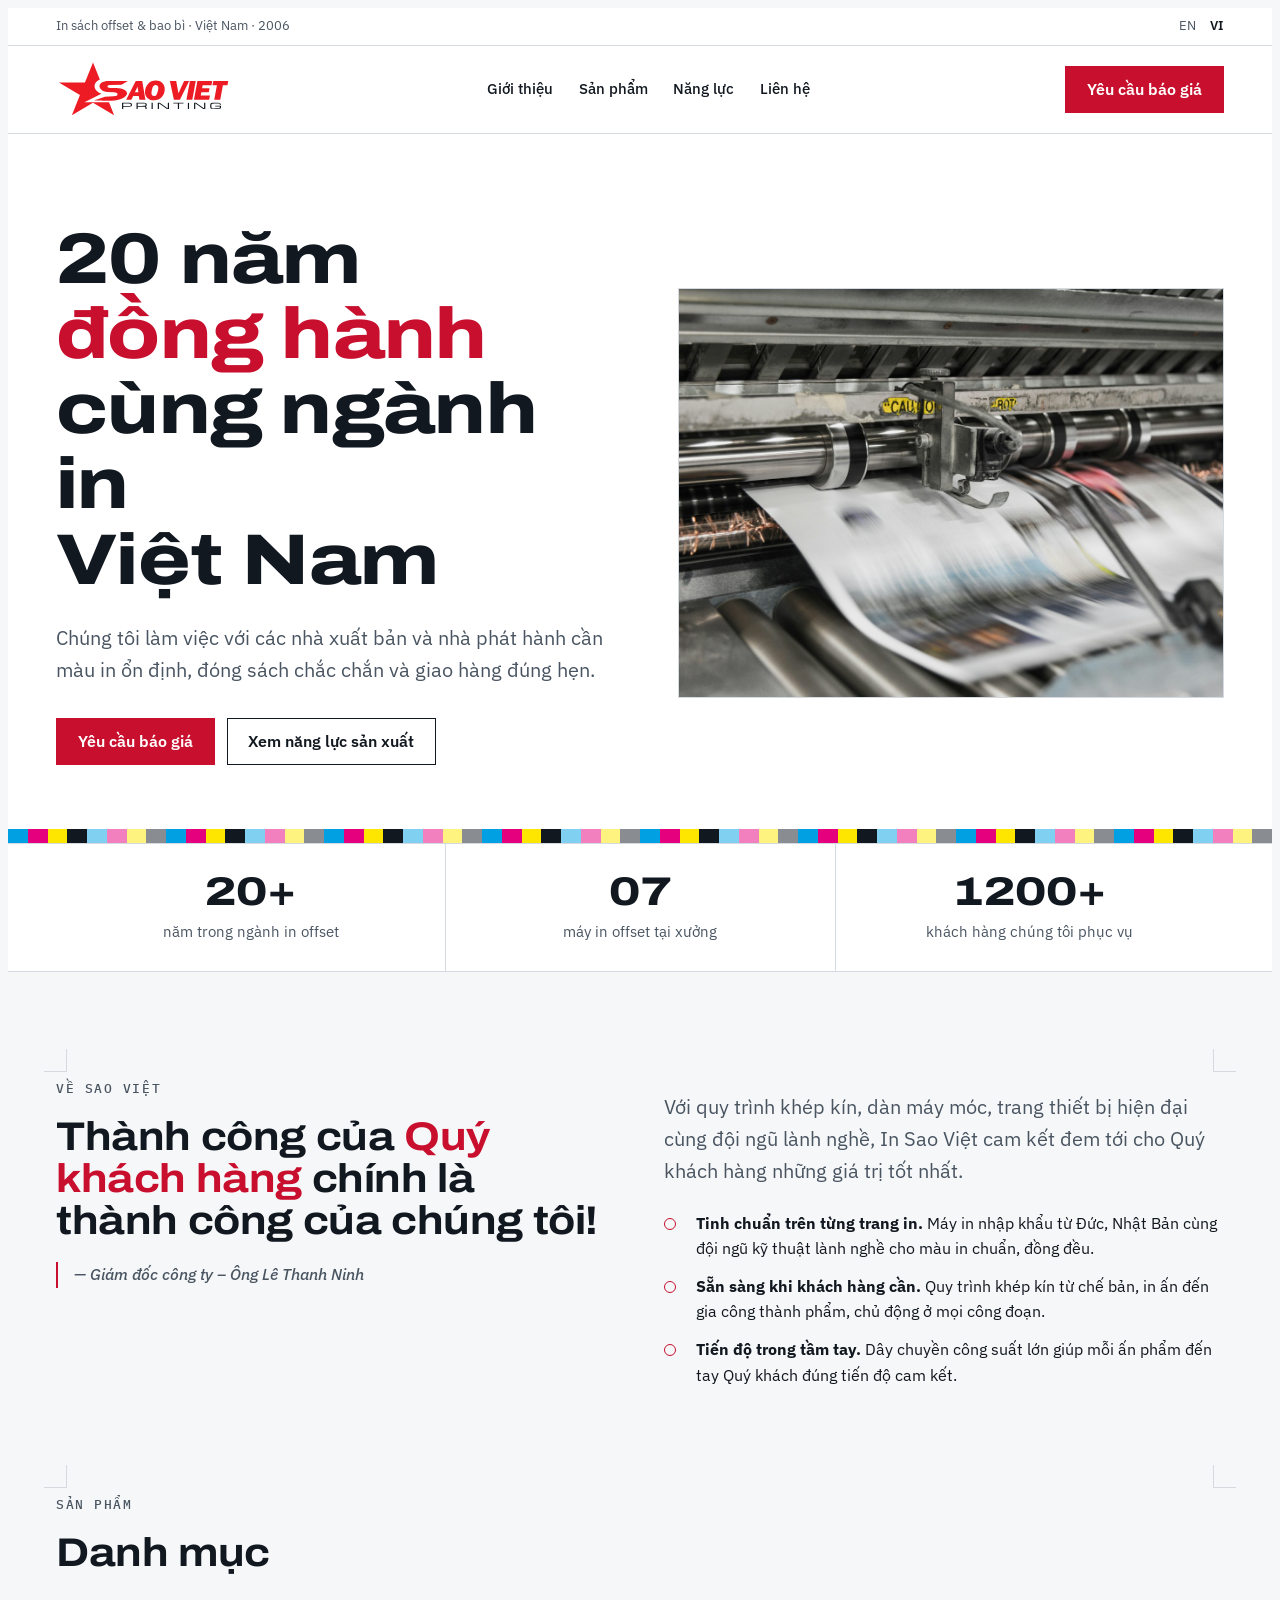
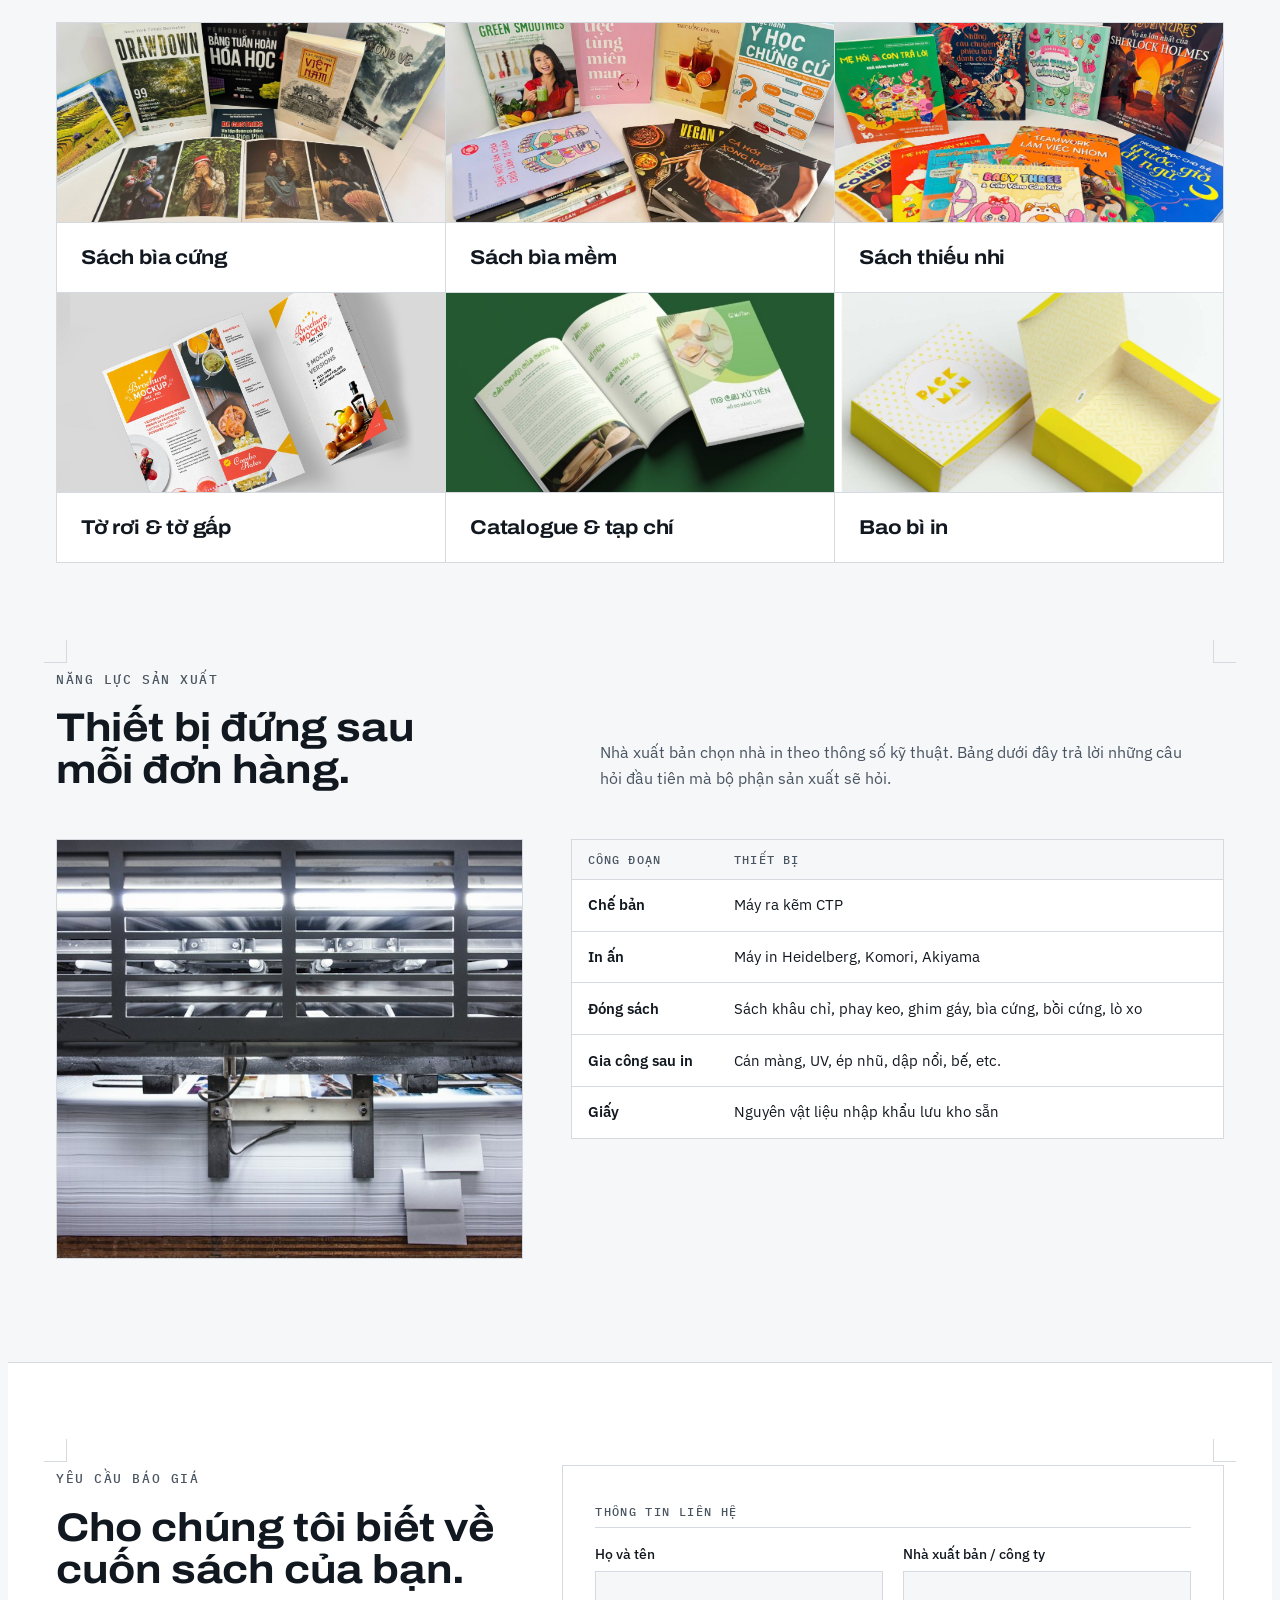
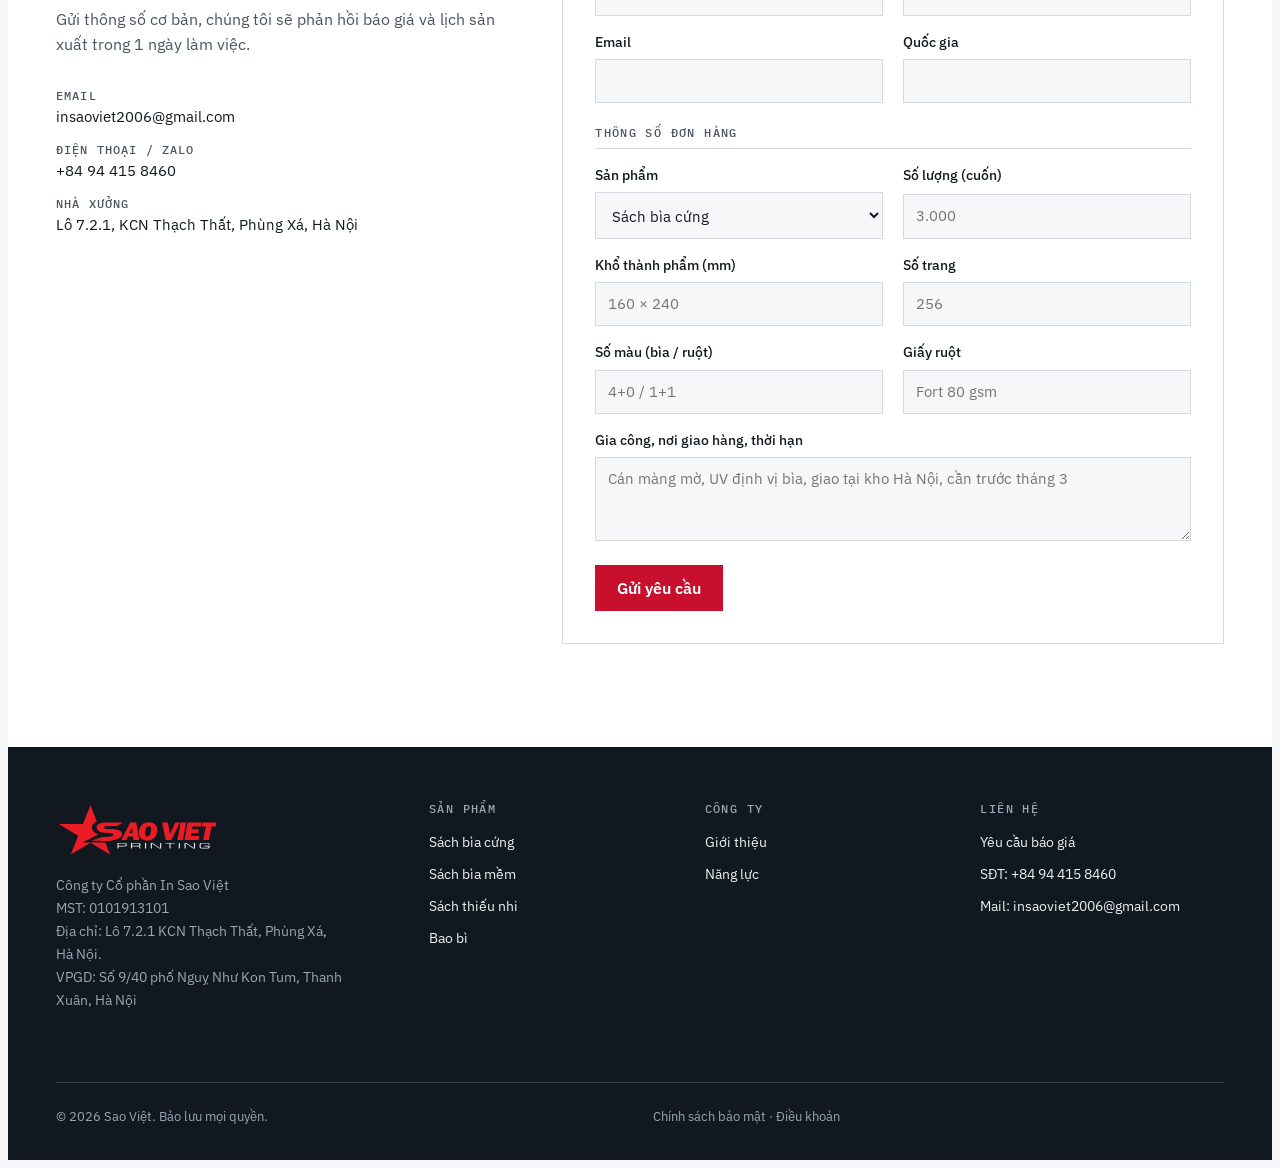
==== index.html @ 55fe6a5c "Add Sao Viet company website (VI + EN) Co-Authored-By: Claude Opus 5.5 <noreply@anthropic.com> Claud" ====
<!doctype html>
<html lang="vi"><head><meta charset="utf-8"><meta name="viewport" content="width=device-width,initial-scale=1">
<meta name="description" content="In Sao Việt: in offset sách, catalogue và bao bì tại Hà Nội, hơn 20 năm kinh nghiệm.">
<link rel="icon" href="favicon.svg">
<title>Công ty In Sao Việt</title>

<link rel="preconnect" href="https://fonts.googleapis.com">
<link rel="preconnect" href="https://fonts.gstatic.com" crossorigin="">
<link rel="stylesheet" href="https://fonts.googleapis.com/css2?family=Archivo:wdth,wght@62..125,400..800&amp;family=IBM+Plex+Sans:wght@400;500;600&amp;family=IBM+Plex+Mono:wght@400;500&amp;display=swap">
<style>
/* Layout: the page is a press sheet. Each section sits between crop marks, a CMYK colour bar
   runs along the hero, and specs are set in mono like a job ticket. One accent, used sparingly. */
:root{
  --paper:#f6f7f8;          /* coated stock, cool white */
  --sheet:#ffffff;          /* raised surfaces */
  --ink:#121820;            /* rich black */
  --ink-2:#4a5562;          /* secondary text */
  --rule:#d5dae0;           /* hairlines, crop marks */
  --accent:#c8102e;         /* Sao Viet red (placeholder brand colour) */
  --accent-ink:#ffffff;
  --band:#121820;           /* dark band background */
  --band-fg:#eef1f4;
  --band-2:#9aa6b2;
  --ph:#fff4cc;             /* placeholder highlight */
  --ph-fg:#6b5300;
  --c:#00a0e3; --m:#e5007e; --y:#ffe600; --k:#121820;
  --f-display:"Archivo","Arial Narrow",Arial,sans-serif;
  --f-body:"IBM Plex Sans",system-ui,-apple-system,"Segoe UI",sans-serif;
  --f-mono:"IBM Plex Mono",ui-monospace,Menlo,Consolas,monospace;
  --s-1:.8125rem; --s0:1rem; --s1:1.25rem; --s2:1.75rem; --s3:2.5rem; --s4:clamp(2.4rem,5.6vw,4.6rem);
  --wrap:1200px;
}
@media (prefers-color-scheme: dark){:root:not([data-theme="light"]){
  --paper:#0e1318; --sheet:#151c23; --ink:#e8ecf0; --ink-2:#9aa6b2; --rule:#2a343e;
  --accent:#ff4d5e; --accent-ink:#14060a; --band:#05080b; --band-fg:#e8ecf0; --band-2:#8794a1;
  --ph:#3a3112; --ph-fg:#ffe08a; --k:#e8ecf0; color-scheme:dark }}
:root[data-theme="dark"]{
  --paper:#0e1318; --sheet:#151c23; --ink:#e8ecf0; --ink-2:#9aa6b2; --rule:#2a343e;
  --accent:#ff4d5e; --accent-ink:#14060a; --band:#05080b; --band-fg:#e8ecf0; --band-2:#8794a1;
  --ph:#3a3112; --ph-fg:#ffe08a; --k:#e8ecf0; color-scheme:dark }

*{box-sizing:border-box}
html{scroll-behavior:smooth}
@media (prefers-reduced-motion:reduce){html{scroll-behavior:auto}*{animation:none!important;transition:none!important}}
body{background:var(--paper);color:var(--ink);font:400 var(--s0)/1.6 var(--f-body);-webkit-font-smoothing:antialiased}
body::before{content:"";position:fixed;inset:0 0 auto;height:env(safe-area-inset-top,0px);z-index:10;background:var(--sheet)}
a{color:inherit}
:focus-visible{outline:2px solid var(--accent);outline-offset:3px}
h1,h2,h3{font-family:var(--f-display);font-stretch:112%;line-height:1.05;letter-spacing:-.01em;text-wrap:balance;margin:0}
p{margin:0}
.wrap{max-width:var(--wrap);margin-inline:auto;padding-left:max(16px,env(safe-area-inset-left,0px));padding-right:max(16px,env(safe-area-inset-right,0px))}
.eyebrow{font:500 var(--s-1)/1 var(--f-mono);letter-spacing:.12em;text-transform:uppercase;color:var(--ink-2)}
.ph{background:var(--ph);color:var(--ph-fg);padding:0 .25em;border-radius:2px;box-decoration-break:clone;-webkit-box-decoration-break:clone}
body.clean .ph{background:none;color:inherit;padding:0}
.btn{display:inline-flex;align-items:center;gap:.5em;font:600 var(--s0)/1 var(--f-body);padding:.9em 1.3em;border:1.5px solid var(--ink);text-decoration:none;cursor:pointer;background:transparent;color:var(--ink);border-radius:0}
.btn.primary{background:var(--accent);border-color:var(--accent);color:var(--accent-ink)}
.btn:hover{transform:translateY(-1px)}
.btn{transition:transform .15s}

/* Template notice */
.notice{background:var(--ph);color:var(--ph-fg);font-size:var(--s-1)}
.notice .wrap{display:flex;flex-wrap:wrap;gap:.5rem 1rem;align-items:center;justify-content:space-between;padding-block:.55rem}
.notice button{font:500 var(--s-1)/1 var(--f-mono);background:transparent;color:inherit;border:1px solid currentColor;padding:.4em .7em;cursor:pointer}

/* Header */
.util{border-bottom:1px solid var(--rule);font-size:var(--s-1);color:var(--ink-2);background:var(--sheet)}
.util .wrap{display:flex;justify-content:space-between;gap:1rem;padding-block:.5rem;flex-wrap:wrap}
.util .langs{display:flex;gap:.9rem}
.util .langs a{text-decoration:none}
.util .langs a[aria-current]{color:var(--ink);font-weight:600}
header.site{position:sticky;top:env(safe-area-inset-top,0px);z-index:9;background:var(--sheet);border-bottom:1px solid var(--rule)}
header.site .wrap{display:flex;align-items:center;justify-content:space-between;gap:1rem;padding-block:.9rem}
.logo{display:flex;align-items:center;gap:.6rem;text-decoration:none}
.logo svg{width:34px;height:34px;flex:none}
.logo b{font:800 1.15rem/1 var(--f-display);font-stretch:125%;letter-spacing:.02em}
.logo small{display:block;font:500 .65rem/1.2 var(--f-mono);letter-spacing:.14em;color:var(--ink-2);margin-top:3px}
nav.main ul{display:flex;gap:1.6rem;list-style:none;margin:0;padding:0}
nav.main a{text-decoration:none;font-weight:500;font-size:.95rem}
nav.main a:hover{color:var(--accent)}
.menu-btn{display:none;background:none;border:1.5px solid var(--ink);color:var(--ink);font:600 var(--s-1)/1 var(--f-mono);padding:.55em .8em;cursor:pointer}
@media (max-width:980px){
  nav.main{display:none;position:absolute;left:0;right:0;top:100%;background:var(--sheet);border-bottom:1px solid var(--rule)}
  nav.main.open{display:block}
  nav.main ul{flex-direction:column;gap:0;padding:.5rem max(16px,env(safe-area-inset-right,0px)) 1rem max(16px,env(safe-area-inset-left,0px))}
  nav.main a{display:block;padding:.75rem 0;border-bottom:1px solid var(--rule)}
  .menu-btn{display:inline-block}
  header.site .cta-top{display:none}
}

/* Crop marks around sections */
.sheet{position:relative;padding-block:clamp(3.5rem,8vw,6.5rem)}
.sheet>.wrap{position:relative}
.crop::before,.crop::after{content:"";position:absolute;width:22px;height:22px;pointer-events:none;border-color:var(--rule);border-style:solid}
.crop::before{top:-26px;left:max(4px,env(safe-area-inset-left,0px));border-width:0 1px 1px 0}
.crop::after{top:-26px;right:max(4px,env(safe-area-inset-right,0px));border-width:0 0 1px 1px}
.sec-head{display:grid;grid-template-columns:minmax(0,1fr) minmax(0,1.3fr);gap:1.5rem 4rem;align-items:end;margin-bottom:3rem}
.sec-head h2{font-size:var(--s3)}
.sec-head p{color:var(--ink-2);max-width:60ch}
@media (max-width:760px){.sec-head{grid-template-columns:1fr}}

/* Image placeholder */
.img{position:relative;background:
  repeating-linear-gradient(135deg,transparent 0 10px,color-mix(in srgb,var(--rule) 55%,transparent) 10px 11px),var(--sheet);
  border:1px solid var(--rule);display:flex;align-items:flex-end;min-height:180px;max-width:100%}
.img span{font:500 .72rem/1.3 var(--f-mono);letter-spacing:.06em;background:var(--sheet);color:var(--ink-2);padding:.45em .6em;margin:.6rem;border:1px solid var(--rule)}

.img{overflow:hidden}
.img img{position:absolute;inset:0;width:100%;height:100%;object-fit:cover;max-width:none}
.img span{position:relative;z-index:1}
body.clean .img span{display:none}
/* Hero */
.hero{background:var(--sheet);border-bottom:1px solid var(--rule)}
.hero .wrap{display:grid;grid-template-columns:minmax(0,1.05fr) minmax(0,1fr);gap:3rem;padding-block:clamp(3rem,7vw,5.5rem) clamp(2.5rem,5vw,4rem);align-items:center}
.hero h1{font-size:var(--s4);font-stretch:118%;font-weight:800}
.hero h1 em,#about-h em{font-style:normal;color:var(--accent)}
.hero .lead{font-size:var(--s1);color:var(--ink-2);max-width:46ch;margin-top:1.5rem}
.hero .actions{display:flex;flex-wrap:wrap;gap:.75rem;margin-top:2rem}
.hero .eyebrow{margin-bottom:1.25rem;display:block}
.press{position:relative;aspect-ratio:4/3;max-width:100%}
.press .img{position:absolute;inset:0}
.press .slug{position:absolute;right:-1px;bottom:-1px;left:-1px;display:flex;justify-content:space-between;gap:.5rem;flex-wrap:wrap;font:500 .68rem/1 var(--f-mono);color:var(--ink-2);padding:.55rem .7rem;background:var(--sheet);border:1px solid var(--rule)}
@media (max-width:860px){.hero .wrap{grid-template-columns:1fr}}

/* CMYK colour bar */
.colorbar{display:flex;height:14px}
.colorbar i{flex:1}
.colorbar i:nth-child(8n+1){background:var(--c)}
.colorbar i:nth-child(8n+2){background:var(--m)}
.colorbar i:nth-child(8n+3){background:var(--y)}
.colorbar i:nth-child(8n+4){background:var(--k)}
.colorbar i:nth-child(8n+5){background:color-mix(in srgb,var(--c) 50%,var(--sheet))}
.colorbar i:nth-child(8n+6){background:color-mix(in srgb,var(--m) 50%,var(--sheet))}
.colorbar i:nth-child(8n+7){background:color-mix(in srgb,var(--y) 50%,var(--sheet))}
.colorbar i:nth-child(8n+8){background:color-mix(in srgb,var(--k) 50%,var(--sheet))}

/* Facts */
.facts{background:var(--sheet);border-bottom:1px solid var(--rule)}
.facts .wrap{display:grid;grid-template-columns:repeat(3,minmax(0,1fr))}
.fact{padding:1.75rem 1.25rem;border-left:1px solid var(--rule);text-align:center}
.fact:first-child{border-left:0}
.fact b{display:block;font:800 var(--s3)/1 var(--f-display);font-stretch:125%;font-variant-numeric:tabular-nums}
.fact span{display:block;margin-top:.5rem;color:var(--ink-2);font-size:.92rem}
@media (max-width:760px){.fact{padding:1.25rem .5rem}.fact b{font-size:clamp(1.25rem,6vw,2rem)}.fact span{font-size:.8rem}}

/* Products */
.products{display:grid;grid-template-columns:repeat(3,minmax(0,1fr));gap:1px;background:var(--rule);border:1px solid var(--rule)}
.prod{background:var(--sheet);display:flex;flex-direction:column}
.prod .img{min-height:200px;border:0;border-bottom:1px solid var(--rule)}
.prod .body{padding:1.5rem;display:grid;gap:.6rem}
.prod h3{font-size:var(--s1)}
.prod p{color:var(--ink-2);font-size:.95rem}
.prod .spec{font:400 .75rem/1.5 var(--f-mono);color:var(--ink-2);border-top:1px dashed var(--rule);padding-top:.7rem;margin-top:.3rem}
@media (max-width:900px){.products{grid-template-columns:repeat(2,minmax(0,1fr))}}
@media (max-width:560px){.products{grid-template-columns:1fr}}

/* Capabilities table */
.caps{display:grid;grid-template-columns:minmax(0,1fr) minmax(0,1.4fr);gap:3rem;align-items:start}
.caps .img{min-height:420px}
.caps>*{min-width:0}
.table-wrap{overflow-x:auto;border:1px solid var(--rule);background:var(--sheet)}
table{border-collapse:collapse;width:100%;min-width:520px;font-size:.92rem}
th,td{text-align:left;padding:.85rem 1rem;border-bottom:1px solid var(--rule);vertical-align:top}
thead th{font:500 .72rem/1 var(--f-mono);letter-spacing:.1em;text-transform:uppercase;color:var(--ink-2);background:var(--paper)}
td:first-child{font-weight:600;white-space:nowrap}
td.mono{font-family:var(--f-mono);font-size:.85rem;font-variant-numeric:tabular-nums}
tr:last-child td{border-bottom:0}
.caps-note{margin-top:1rem;font-size:var(--s-1);color:var(--ink-2)}
@media (max-width:900px){.caps{grid-template-columns:minmax(0,1fr)}.caps .img{min-height:240px}}

/* Process (dark band) */
.band{background:var(--band);color:var(--band-fg)}
.band .eyebrow,.band .sec-head p{color:var(--band-2)}
.band .crop::before,.band .crop::after{border-color:color-mix(in srgb,var(--band-fg) 25%,transparent)}
.steps{list-style:none;margin:0;padding:0;display:grid;grid-template-columns:repeat(7,minmax(0,1fr));border-top:1px solid color-mix(in srgb,var(--band-fg) 22%,transparent)}
.steps li{padding:1.4rem 1rem 0 0;display:grid;gap:.5rem;align-content:start}
.steps .n{font:500 .75rem/1 var(--f-mono);color:var(--band-2)}
.steps b{font:700 1.05rem/1.2 var(--f-display);font-stretch:110%}
.steps p{font-size:.88rem;color:var(--band-2)}
@media (max-width:1000px){.steps{grid-template-columns:repeat(4,minmax(0,1fr));row-gap:1.5rem}}
@media (max-width:560px){.steps{grid-template-columns:repeat(2,minmax(0,1fr))}}

/* Quality */
.split{display:grid;grid-template-columns:repeat(2,minmax(0,1fr));gap:3rem}
.certs{display:grid;grid-template-columns:repeat(2,minmax(0,1fr));gap:1rem;margin-top:1.75rem}
.cert{border:1px solid var(--rule);background:var(--sheet);padding:1.1rem;display:grid;gap:.35rem}
.cert b{font:700 1rem/1.2 var(--f-display);font-stretch:110%}
.cert span{font-size:.85rem;color:var(--ink-2)}
.cert .badge{width:44px;height:44px;border:1.5px dashed var(--rule);display:grid;place-items:center;font:500 .6rem/1 var(--f-mono);color:var(--ink-2);margin-bottom:.4rem}
.split h3{font-size:var(--s2)}
.split .col>p{color:var(--ink-2);margin-top:1rem;max-width:58ch}
.split .col>p.attrib{margin-top:1.25rem;padding-left:1rem;border-left:2px solid var(--accent);font-style:italic;font-weight:500}
.split .col>p.attrib::before{content:"— "}
.checks{list-style:none;padding:0;margin:1.5rem 0 0;display:grid;gap:.75rem}
.checks li{position:relative;padding-left:32px}
.checks li::before{content:"";position:absolute;left:0;top:.45em;width:12px;height:12px;box-sizing:border-box;border:1.5px solid var(--accent);border-radius:50%}
@media (max-width:820px){.split{grid-template-columns:1fr}}

/* Export */
.export{display:grid;grid-template-columns:minmax(0,1.2fr) minmax(0,1fr);gap:3rem;align-items:center}
.route{border:1px solid var(--rule);background:var(--sheet);padding:1.5rem;display:grid;gap:1rem}
.route .row{display:grid;grid-template-columns:120px minmax(0,1fr);gap:1rem;font-size:.92rem;border-bottom:1px dashed var(--rule);padding-bottom:.8rem}
.route .row:last-child{border-bottom:0;padding-bottom:0}
.route .row span:first-child{font:500 .72rem/1.6 var(--f-mono);letter-spacing:.08em;text-transform:uppercase;color:var(--ink-2)}
.export h3{font-size:var(--s2)}
.export .col>p{color:var(--ink-2);margin-top:1rem;max-width:56ch}
@media (max-width:820px){.export{grid-template-columns:1fr}}

/* Portfolio */
.work{display:grid;grid-template-columns:repeat(4,minmax(0,1fr));gap:1rem}
.work figure{margin:0;display:grid;gap:.6rem}
.work .img{aspect-ratio:3/4;min-height:0}
.work figcaption{font-size:.88rem}
.work figcaption small{display:block;font:400 .72rem/1.4 var(--f-mono);color:var(--ink-2)}
@media (max-width:820px){.work{grid-template-columns:repeat(2,minmax(0,1fr))}}

.logos{display:grid;grid-template-columns:repeat(6,minmax(0,1fr));gap:1px;background:var(--rule);border:1px solid var(--rule);margin-top:3.5rem}
.logos div{background:var(--sheet);height:84px;display:grid;place-items:center;font:500 .7rem/1 var(--f-mono);color:var(--ink-2);text-align:center;padding:.5rem}
@media (max-width:760px){.logos{grid-template-columns:repeat(3,minmax(0,1fr))}}

/* Fairs */
.fairs{display:grid;grid-template-columns:repeat(3,minmax(0,1fr));gap:1rem}
.fair{border-top:3px solid var(--ink);padding-top:1rem;display:grid;gap:.4rem}
.fair .when{font:500 .78rem/1 var(--f-mono);color:var(--accent)}
.fair b{font:700 var(--s1)/1.15 var(--f-display);font-stretch:112%}
.fair span{color:var(--ink-2);font-size:.92rem}
@media (max-width:760px){.fairs{grid-template-columns:1fr}}

/* Quote form */
.quote{display:grid;grid-template-columns:minmax(0,.9fr) minmax(0,1.3fr);gap:3rem;align-items:start}
.quote h2{font-size:var(--s3)}
.quote .col>p{color:var(--ink-2);margin-top:1rem;max-width:44ch}
.contact-list{margin-top:2rem;display:grid;gap:1rem;font-size:.95rem}
.contact-list div{display:grid;gap:.15rem}
.contact-list span:first-child{font:500 .72rem/1 var(--f-mono);letter-spacing:.1em;text-transform:uppercase;color:var(--ink-2)}
form.ticket{background:var(--sheet);border:1px solid var(--rule);padding:clamp(1.25rem,3vw,2rem);display:grid;grid-template-columns:repeat(2,minmax(0,1fr));gap:1rem 1.25rem}
.ticket .full{grid-column:1/-1}
.ticket legend,.ticket .group{grid-column:1/-1;font:500 .72rem/1 var(--f-mono);letter-spacing:.12em;text-transform:uppercase;color:var(--ink-2);border-bottom:1px solid var(--rule);padding-bottom:.6rem;margin-top:.5rem}
.field{display:grid;gap:.35rem;min-width:0}
.field label{font-size:.85rem;font-weight:500}
.field input,.field select,.field textarea{font:400 .95rem/1.3 var(--f-body);color:var(--ink);background:var(--paper);border:1px solid var(--rule);padding:.7rem .75rem;border-radius:0;width:100%}
.field input:focus,.field select:focus,.field textarea:focus{outline:2px solid var(--accent);outline-offset:0;border-color:var(--accent)}
.ticket .submit{grid-column:1/-1;display:flex;flex-wrap:wrap;gap:1rem;align-items:center;margin-top:.5rem}
.ticket .status{font-size:.88rem;color:var(--ink-2)}
@media (max-width:860px){.quote{grid-template-columns:1fr}}
@media (max-width:520px){form.ticket{grid-template-columns:1fr}}

/* Footer */
footer{background:var(--band);color:var(--band-fg);font-size:.9rem}
footer .wrap{padding-block:3.5rem 2rem}
.foot{display:grid;grid-template-columns:1.4fr repeat(3,1fr);gap:2rem}
.foot h4{font:500 .72rem/1 var(--f-mono);letter-spacing:.12em;text-transform:uppercase;color:var(--band-2);margin:0 0 1rem}
.foot ul{list-style:none;margin:0;padding:0;display:grid;gap:.55rem}
.foot li{min-width:0;overflow-wrap:anywhere}
.foot a{text-decoration:none;color:var(--band-fg)}
.foot a:hover{color:var(--accent)}
.foot p{color:var(--band-2);max-width:36ch;margin-top:1rem}
.foot .logo small{color:var(--band-2)}
.legal{display:flex;flex-wrap:wrap;justify-content:space-between;gap:1rem;margin-top:3rem;padding-top:1.5rem;border-top:1px solid color-mix(in srgb,var(--band-fg) 18%,transparent);color:var(--band-2);font-size:.8rem}
@media (max-width:820px){.foot{grid-template-columns:repeat(2,minmax(0,1fr))}}

.logo svg.brand{width:auto;height:58px;color:var(--ink)}
footer .logo svg.brand{height:54px;color:var(--band-fg)}
@media (max-width:560px){header.site .logo svg.brand{height:44px}}

/* Edit mode (owner only) */
.editbar{position:fixed;z-index:20;right:calc(16px + env(safe-area-inset-right,0px));bottom:calc(16px + env(safe-area-inset-bottom,0px));display:flex;flex-wrap:wrap;align-items:center;justify-content:flex-end;gap:.5rem;max-width:calc(100vw - 32px);background:var(--sheet);color:var(--ink);border:1.5px solid var(--ink);padding:.55rem;box-shadow:0 8px 24px color-mix(in srgb,var(--ink) 18%,transparent);font:400 .85rem/1.3 var(--f-body)}
.editbar button{font:600 .85rem/1 var(--f-body);padding:.7em 1em;border:1.5px solid var(--ink);background:transparent;color:var(--ink);cursor:pointer}
.editbar button.primary{background:var(--accent);border-color:var(--accent);color:var(--accent-ink)}
.editbar button:disabled{opacity:.45;cursor:default}
.editbar .msg{flex:1 1 12rem;min-width:0;padding-inline:.35rem;color:var(--ink-2)}
.editbar .msg:empty{display:none}
body.editing [data-k]{outline:1px dashed color-mix(in srgb,var(--accent) 55%,transparent);outline-offset:2px;cursor:text}
body.editing [data-k]:hover{outline-style:solid}
body.editing [data-k]:focus{outline:2px solid var(--accent);background:color-mix(in srgb,var(--accent) 7%,transparent)}
.swap{display:none}
body.editing .swap{display:inline-flex;position:absolute;z-index:2;top:.6rem;right:.6rem;align-items:center;font:600 .78rem/1 var(--f-body);background:var(--ink);color:var(--paper);padding:.6em .8em;cursor:pointer}
.swap input{position:absolute;width:1px;height:1px;opacity:0;pointer-events:none}
.swap:focus-within{outline:2px solid var(--accent);outline-offset:2px}
.img.replaced>span{display:none}
body.editing{padding-bottom:6rem}
</style>

</head><body>

<div class="util">
  <div class="wrap">
    <span>In sách offset &amp; bao bì · Việt Nam · 2006</span>
    <div class="langs" aria-label="Ngôn ngữ"><a href="/en/">EN</a><a href="/" aria-current="true">VI</a></div>
  </div>
</div>

<header class="site">
  <div class="wrap">
    <a class="logo" href="#top" aria-label="Trang chủ Sao Việt">
      <svg class="brand" viewBox="0 0 285.56 94.4" role="img" aria-label="Sao Việt Printing"><path fill-rule="evenodd" fill="#ED1C24" d="M 116.988281 34.148438 L 87.152344 34.148438 C 64.152344 33.6875 68.070312 50.753906 83.394531 52.105469 L 93.945312 52.355469 C 98.570312 52.464844 100.261719 53.863281 100.261719 55.710938 C 100.261719 57.554688 98.289062 58.882812 93.945312 59.066406 L 79.625 59.675781 L 61.800781 66.121094 C 73.035156 66.230469 73.851562 66.339844 85.089844 66.453125 C 95.128906 66.777344 113.789062 64.28125 115.675781 55.085938 C 116.324219 49.28125 108.097656 45.570312 98.785156 45.414062 L 88.023438 45.414062 C 85.457031 45.414062 83.710938 44.339844 83.710938 43.023438 C 83.710938 41.710938 84.714844 40.714844 88.023438 40.632812 L 106.664062 40.179688 Z M 116.988281 34.148438 "></path><path fill-rule="evenodd" fill="#ED1C24" d="M 4.695312 36.789062 L 47.101562 36.789062 L 60.246094 4.023438 L 71.339844 31.734375 C 58.390625 37.394531 60.800781 50.34375 73.878906 54.910156 L 46.296875 68.941406 L 86.269531 68.941406 L 94.632812 89.824219 L 60.246094 69.558594 L 25.835938 89.824219 L 38.953125 57.058594 L 4.695312 36.816406 Z M 4.695312 36.789062 "></path><path fill-rule="nonzero" fill="currentColor" d="M 116.703125 74.8125 C 118.464844 74.8125 119.554688 74.796875 120.007812 74.753906 C 120.421875 74.722656 120.792969 74.632812 121.097656 74.453125 C 121.316406 74.335938 121.445312 74.15625 121.554688 73.929688 C 121.640625 73.691406 121.683594 73.347656 121.683594 72.867188 C 121.683594 72.363281 121.640625 72.003906 121.554688 71.792969 C 121.488281 71.566406 121.359375 71.40625 121.117188 71.285156 C 120.859375 71.132812 120.488281 71.046875 120.054688 71.015625 C 119.617188 70.984375 118.507812 70.957031 116.703125 70.925781 L 109.457031 70.925781 L 109.457031 74.8125 Z M 107.523438 69.746094 L 116.703125 69.746094 C 119.097656 69.773438 120.53125 69.820312 121.054688 69.863281 C 121.511719 69.910156 121.921875 70.03125 122.316406 70.207031 C 122.707031 70.386719 122.988281 70.609375 123.1875 70.894531 C 123.488281 71.328125 123.640625 71.972656 123.664062 72.839844 C 123.664062 73.496094 123.578125 74.050781 123.402344 74.441406 C 123.230469 74.8125 122.96875 75.113281 122.574219 75.351562 C 122.207031 75.574219 121.792969 75.726562 121.359375 75.816406 C 120.945312 75.890625 120.292969 75.933594 119.402344 75.964844 C 119.097656 75.964844 118.183594 75.964844 116.703125 75.980469 L 109.457031 75.980469 L 109.457031 79.71875 L 107.523438 79.71875 Z M 107.523438 69.746094 "></path><path fill-rule="nonzero" fill="currentColor" d="M 140.078125 74.722656 C 141.96875 74.722656 143.164062 74.707031 143.710938 74.664062 C 144.230469 74.632812 144.667969 74.542969 144.992188 74.394531 C 145.492188 74.171875 145.734375 73.617188 145.753906 72.734375 C 145.753906 71.988281 145.515625 71.492188 145.058594 71.269531 C 144.753906 71.121094 144.296875 71.03125 143.644531 70.984375 C 143.035156 70.941406 141.839844 70.925781 140.078125 70.925781 L 132.984375 70.925781 L 132.984375 74.722656 Z M 131.050781 69.746094 L 140.078125 69.746094 C 142.535156 69.757812 144.078125 69.804688 144.773438 69.878906 C 145.972656 69.984375 146.796875 70.34375 147.253906 70.984375 C 147.558594 71.40625 147.710938 72.003906 147.710938 72.765625 C 147.710938 73.332031 147.667969 73.765625 147.582031 74.082031 C 147.492188 74.363281 147.34375 74.601562 147.105469 74.785156 C 146.734375 75.066406 146.148438 75.277344 145.339844 75.394531 C 145.949219 75.472656 146.429688 75.636719 146.820312 75.890625 C 147.105469 76.097656 147.253906 76.339844 147.34375 76.621094 C 147.429688 76.90625 147.449219 77.460938 147.472656 78.296875 L 147.472656 79.71875 L 145.535156 79.71875 L 145.535156 78.761719 C 145.535156 77.953125 145.515625 77.382812 145.449219 77.070312 C 145.320312 76.441406 144.796875 76.082031 143.90625 75.964844 C 143.558594 75.933594 143.230469 75.917969 142.949219 75.90625 C 142.664062 75.90625 141.730469 75.890625 140.078125 75.890625 L 132.984375 75.890625 L 132.984375 79.71875 L 131.050781 79.71875 Z M 131.050781 69.746094 "></path><path fill-rule="nonzero" fill="currentColor" d="M 155.554688 79.71875 L 157.488281 79.71875 L 157.488281 69.746094 L 155.554688 69.746094 Z M 155.554688 79.71875 "></path><path fill-rule="nonzero" fill="currentColor" d="M 168.878906 69.746094 L 181.582031 78.492188 L 182.015625 78.492188 L 182.015625 69.746094 L 183.953125 69.746094 L 183.953125 79.71875 L 180.691406 79.71875 L 168.007812 71 L 167.59375 71 L 167.59375 79.71875 L 165.660156 79.71875 L 165.660156 69.746094 Z M 168.878906 69.746094 "></path><path fill-rule="nonzero" fill="currentColor" d="M 207.523438 69.746094 L 207.523438 70.925781 L 200.277344 70.925781 L 200.277344 79.71875 L 198.34375 79.71875 L 198.34375 70.925781 L 191.054688 70.925781 L 191.054688 69.746094 Z M 207.523438 69.746094 "></path><path fill-rule="nonzero" fill="currentColor" d="M 214.625 79.71875 L 216.558594 79.71875 L 216.558594 69.746094 L 214.625 69.746094 Z M 214.625 79.71875 "></path><path fill-rule="nonzero" fill="currentColor" d="M 227.949219 69.746094 L 240.652344 78.492188 L 241.085938 78.492188 L 241.085938 69.746094 L 243.023438 69.746094 L 243.023438 79.71875 L 239.757812 79.71875 L 227.078125 71 L 226.664062 71 L 226.664062 79.71875 L 224.730469 79.71875 L 224.730469 69.746094 Z M 227.949219 69.746094 "></path><path fill-rule="nonzero" fill="currentColor" d="M 268.679688 74.664062 C 268.65625 76.203125 268.589844 77.191406 268.441406 77.652344 C 268.289062 78.160156 268.070312 78.550781 267.746094 78.804688 C 267.417969 79.074219 266.941406 79.269531 266.289062 79.417969 C 265.394531 79.628906 263.371094 79.71875 260.261719 79.71875 C 257.324219 79.71875 255.257812 79.65625 254.019531 79.523438 C 252.953125 79.402344 252.191406 79.089844 251.710938 78.582031 C 251.191406 77.996094 250.929688 76.710938 250.929688 74.738281 C 250.929688 73.363281 251.058594 72.285156 251.363281 71.507812 C 251.625 70.777344 252.277344 70.296875 253.324219 70.058594 C 254.367188 69.835938 256.410156 69.730469 259.433594 69.714844 C 260.433594 69.714844 261.546875 69.730469 262.804688 69.773438 C 264.046875 69.804688 264.894531 69.835938 265.351562 69.894531 C 266.265625 69.984375 267.027344 70.222656 267.613281 70.625 C 267.9375 70.878906 268.199219 71.164062 268.332031 71.492188 C 268.484375 71.808594 268.550781 72.269531 268.570312 72.867188 L 266.570312 72.867188 C 266.546875 72.09375 266.417969 71.613281 266.113281 71.40625 C 265.917969 71.285156 265.65625 71.195312 265.308594 71.132812 C 264.960938 71.074219 264.417969 71.03125 263.65625 70.984375 C 262.609375 70.941406 261.328125 70.925781 259.761719 70.910156 C 257.738281 70.910156 256.28125 70.957031 255.386719 71.015625 C 254.496094 71.089844 253.910156 71.222656 253.605469 71.417969 C 253.34375 71.597656 253.167969 71.914062 253.039062 72.363281 C 252.953125 72.824219 252.910156 73.542969 252.886719 74.542969 C 252.886719 76.039062 252.976562 76.996094 253.167969 77.472656 C 253.277344 77.757812 253.429688 77.953125 253.691406 78.101562 C 253.933594 78.222656 254.28125 78.3125 254.78125 78.371094 C 255.714844 78.476562 257.800781 78.519531 261 78.519531 C 262.761719 78.519531 264.066406 78.476562 264.917969 78.386719 C 265.679688 78.296875 266.15625 78.101562 266.375 77.816406 C 266.59375 77.519531 266.699219 76.863281 266.722656 75.828125 L 259.175781 75.828125 L 259.175781 74.664062 Z M 268.679688 74.664062 "></path><path fill-rule="nonzero" fill="#ED1C24" d="M 134.125 52.3125 L 132.8125 43.449219 L 128.375 52.3125 Z M 134.730469 58.648438 L 125.703125 58.648438 L 122.578125 64.898438 L 114.257812 64.898438 L 129.789062 34.265625 L 140.328125 34.265625 L 145.570312 64.898438 L 135.6875 64.898438 Z M 134.730469 58.648438 "></path><path fill-rule="nonzero" fill="#ED1C24" d="M 159.660156 58.511719 C 161.425781 58.511719 162.738281 57.871094 163.644531 56.539062 C 164.550781 55.160156 165.257812 53.230469 165.761719 50.613281 C 166.316406 48.042969 166.570312 46.296875 166.570312 45.378906 C 166.570312 43.816406 166.164062 42.621094 165.359375 41.796875 C 164.550781 41.015625 163.492188 40.601562 162.183594 40.601562 C 159.710938 40.601562 157.945312 42.210938 156.890625 45.378906 C 155.878906 48.546875 155.375 51.394531 155.375 53.828125 C 155.375 56.953125 156.789062 58.511719 159.660156 58.511719 Z M 159.609375 65.675781 C 155.628906 65.675781 152.148438 64.484375 149.273438 62.09375 C 146.351562 59.753906 144.886719 56.355469 144.886719 51.898438 C 144.886719 46.804688 146.503906 42.4375 149.777344 38.859375 C 153.058594 35.277344 157.292969 33.484375 162.585938 33.484375 C 166.769531 33.484375 170.25 34.722656 172.972656 37.25 C 175.644531 39.730469 177.003906 43.035156 177.003906 47.078125 C 177.003906 52.222656 175.390625 56.628906 172.214844 60.257812 C 168.988281 63.839844 164.753906 65.675781 159.609375 65.675781 "></path><path fill-rule="nonzero" fill="#ED1C24" d="M 216.71875 34.265625 L 201.640625 64.898438 L 191.914062 64.898438 L 185.359375 34.265625 L 195.644531 34.265625 L 199.324219 54.058594 C 199.578125 53.460938 200.636719 51.121094 202.5 47.03125 L 208.550781 34.265625 Z M 216.71875 34.265625 "></path><path fill-rule="nonzero" fill="#ED1C24" d="M 227.484375 34.265625 L 221.886719 64.898438 L 212.355469 64.898438 L 217.953125 34.265625 Z M 227.484375 34.265625 "></path><path fill-rule="nonzero" fill="#ED1C24" d="M 250.617188 57.871094 L 249.304688 64.898438 L 224.550781 64.898438 L 230.148438 34.265625 L 254.296875 34.265625 L 253.085938 40.96875 L 238.667969 40.96875 L 237.8125 45.792969 L 249.910156 45.792969 L 248.648438 52.40625 L 236.550781 52.40625 L 235.59375 57.871094 Z M 250.617188 57.871094 "></path><path fill-rule="nonzero" fill="#ED1C24" d="M 271.667969 41.246094 L 267.332031 64.898438 L 257.546875 64.898438 L 261.9375 41.246094 L 254.726562 41.246094 L 256.039062 34.171875 L 280.386719 34.171875 L 279.078125 41.246094 Z M 271.667969 41.246094 "></path></svg>
    </a>
    <nav class="main" id="nav" aria-label="Menu chính">
      <ul>
        <li><a href="#about">Giới thiệu</a></li>
        <li><a href="#products">Sản phẩm</a></li>
        <li><a href="#capabilities">Năng lực</a></li>
        <li><a href="#quote">Liên hệ</a></li>
      </ul>
    </nav>
    <a class="btn primary cta-top" href="#quote">Yêu cầu báo giá</a>
    <button class="menu-btn" type="button" aria-expanded="false" aria-controls="nav" id="menu-btn">Menu</button>
  </div>
</header>

<main id="top">
<section class="hero" aria-labelledby="hero-h">
  <div class="wrap">
    <div>
      <h1 id="hero-h">20 năm&nbsp;<br><em>đồng hành</em>&nbsp;<br>cùng ngành in&nbsp;<br>Việt Nam</h1>
      <p class="lead">Chúng tôi làm việc với các nhà xuất bản và nhà phát hành cần màu in ổn định, đóng sách chắc chắn và giao hàng đúng hẹn.</p>
      <div class="actions">
        <a class="btn primary" href="#quote">Yêu cầu báo giá</a>
        <a class="btn" href="#capabilities">Xem năng lực sản xuất</a>
      </div>
    </div>
    <div class="press">
      <div class="img"><img src="img/hero.jpg" alt="Máy in offset đang chạy"></div>
    </div>
  </div>
  <div class="colorbar" aria-hidden="true" id="colorbar"></div>
</section>

<section class="facts" aria-label="Con số nổi bật">
  <div class="wrap">
    <div class="fact"><b>20+</b><span>năm trong ngành in offset</span></div>
    <div class="fact"><b>07</b><span>máy in offset tại xưởng</span></div>
    <div class="fact"><b>1200+</b><span>khách hàng chúng tôi phục vụ</span></div>
  </div>
</section>

<section class="sheet" id="about" aria-labelledby="about-h">
  <div class="wrap crop">
    <div class="split">
      <div class="col">
        <span class="eyebrow">Về Sao Việt</span>
        <h2 id="about-h" style="font-size:var(--s3);margin-top:1rem">Thành công của <em>Quý khách hàng</em> chính là thành công của chúng tôi!</h2>
        <p class="attrib">Giám đốc công ty – Ông Lê Thanh Ninh</p>
      </div>
      <div class="col">
        <p style="color:var(--ink-2);font-size:var(--s1);max-width:56ch">Với quy trình khép kín, dàn máy móc, trang thiết bị&nbsp;hiện đại cùng đội ngũ lành nghề, In Sao Việt cam kết&nbsp;đem tới cho Quý khách hàng những giá trị tốt nhất.</p>
        <ul class="checks">
          <li><b>Tinh chuẩn trên từng trang in.</b>&nbsp;Máy in nhập khẩu từ Đức, Nhật Bản cùng đội ngũ kỹ thuật lành nghề cho màu in chuẩn, đồng đều.</li>
          <li><b>Sẵn sàng khi khách hàng cần.</b> Quy trình khép kín từ chế bản, in ấn đến gia công thành phẩm, chủ động ở mọi công đoạn.</li>
          <li><b>Tiến độ trong tầm tay.</b> Dây chuyền công suất lớn giúp mỗi ấn phẩm đến tay Quý khách đúng tiến độ cam kết.</li>
        </ul>
      </div>
    </div>
  </div>
</section>

<section class="sheet" id="products" aria-labelledby="prod-h" style="padding-top:0">
  <div class="wrap crop">
    <div class="sec-head">
      <div><span class="eyebrow">Sản phẩm</span><h2 id="prod-h" style="margin-top:1rem">Danh mục</h2></div>
      <p><br></p>
    </div>
    <div class="products">
      <article class="prod"><div class="img replaced"><img src="img/u-i1-mvvtxht1.jpg" alt="Chồng sách bìa cứng"></div><div class="body"><h3>Sách bìa cứng</h3></div></article>
      <article class="prod"><div class="img replaced"><img src="img/u-i2-mvvtxht1.jpg" alt="Chồng sách bìa mềm"></div><div class="body"><h3>Sách bìa mềm</h3></div></article>
      <article class="prod"><div class="img replaced"><img src="img/u-i3-mvvtxht1.jpg" alt="Sách tranh thiếu nhi"></div><div class="body"><h3>Sách thiếu nhi</h3></div></article>
      <article class="prod"><div class="img replaced"><img src="img/u-i4-mvvtxht1.jpg" alt="Sách ảnh đang được lật"></div><div class="body"><h3>Tờ rơi &amp; tờ gấp</h3></div></article>
      <article class="prod"><div class="img replaced"><img src="img/u-i5-mvvtxht1.jpg" alt="Tạp chí trên kệ"></div><div class="body"><h3>Catalogue &amp; tạp chí</h3></div></article>
      <article class="prod"><div class="img replaced"><img src="img/u-i6-mvvtxht1.jpg" alt="Hộp giấy"></div><div class="body"><h3>Bao bì in</h3></div></article>
    </div>
  </div>
</section>

<section class="sheet" id="capabilities" aria-labelledby="caps-h" style="padding-top:0">
  <div class="wrap crop">
    <div class="sec-head">
      <div><span class="eyebrow">Năng lực sản xuất</span><h2 id="caps-h" style="margin-top:1rem">Thiết bị đứng sau mỗi đơn hàng.</h2></div>
      <p>Nhà xuất bản chọn nhà in theo thông số kỹ thuật. Bảng dưới đây trả lời những câu hỏi đầu tiên mà bộ phận sản xuất sẽ hỏi.</p>
    </div>
    <div class="caps">
      <div class="img"><img src="img/caps.jpg" alt="Dây chuyền sản xuất"></div>
      <div>
        <div class="table-wrap">
          <table>
            <thead><tr><th scope="col">Công đoạn</th><th scope="col">Thiết bị</th><th scope="col"><br></th></tr></thead>
            <tbody>
              <tr><td>Chế bản</td><td>Máy ra kẽm CTP</td><td><br></td></tr>
              <tr><td>In ấn</td><td>Máy in Heidelberg, Komori, Akiyama</td><td><br></td></tr>
              <tr><td>Đóng sách</td><td>Sách khâu chỉ, phay keo, ghim gáy, bìa cứng, bồi cứng, lò xo</td><td><br></td></tr>
              <tr><td>Gia công sau in</td><td>Cán màng, UV, ép nhũ, dập nổi, bế, etc.</td><td><br></td></tr>
              <tr><td>Giấy</td><td>Nguyên vật liệu nhập khẩu lưu kho sẵn</td><td><br></td></tr>
            </tbody>
          </table>
        </div>
        <p class="caps-note"><br></p>
      </div>
    </div>
  </div>
</section>

<section class="sheet" id="quote" aria-labelledby="quote-h" style="background:var(--sheet);border-top:1px solid var(--rule)">
  <div class="wrap crop">
    <div class="quote">
      <div class="col">
        <span class="eyebrow">Yêu cầu báo giá</span>
        <h2 id="quote-h" style="margin-top:1rem">Cho chúng tôi biết về cuốn sách của bạn.</h2>
        <p>Gửi thông số cơ bản, chúng tôi sẽ phản hồi báo giá và lịch sản xuất trong 1 ngày làm việc.</p>
        <div class="contact-list">
          <div><span>Email</span><span>insaoviet2006@gmail.com</span></div>
          <div><span>Điện thoại / Zalo</span><span>+84 94 415 8460</span></div>
          <div><span>Nhà xưởng</span><span>Lô 7.2.1, KCN Thạch Thất, Phùng Xá, Hà Nội</span></div>
        </div>
      </div>
      <form class="ticket" id="quote-form" novalidate="">
        <div class="group">Thông tin liên hệ</div>
        <div class="field"><label for="q-name">Họ và tên</label><input id="q-name" name="name" required="" autocomplete="name"></div>
        <div class="field"><label for="q-company">Nhà xuất bản / công ty</label><input id="q-company" name="company" autocomplete="organization"></div>
        <div class="field"><label for="q-email">Email</label><input id="q-email" name="email" type="email" required="" autocomplete="email"></div>
        <div class="field"><label for="q-country">Quốc gia</label><input id="q-country" name="country" autocomplete="country-name"></div>
        <div class="group">Thông số đơn hàng</div>
        <div class="field"><label for="q-type">Sản phẩm</label>
          <select id="q-type" name="type"><option>Sách bìa cứng</option><option>Sách bìa mềm</option><option>Sách thiếu nhi / board book</option><option>Sách ảnh &amp; nghệ thuật</option><option>Catalogue / tạp chí</option><option>Bao bì</option></select></div>
        <div class="field"><label for="q-qty">Số lượng (cuốn)</label><input id="q-qty" name="qty" inputmode="numeric" placeholder="3.000"></div>
        <div class="field"><label for="q-size">Khổ thành phẩm (mm)</label><input id="q-size" name="size" placeholder="160 × 240"></div>
        <div class="field"><label for="q-pages">Số trang</label><input id="q-pages" name="pages" inputmode="numeric" placeholder="256"></div>
        <div class="field"><label for="q-colour">Số màu (bìa / ruột)</label><input id="q-colour" name="colour" placeholder="4+0 / 1+1"></div>
        <div class="field"><label for="q-paper">Giấy ruột</label><input id="q-paper" name="paper" placeholder="Fort 80 gsm"></div>
        <div class="field full"><label for="q-notes">Gia công, nơi giao hàng, thời hạn</label><textarea id="q-notes" name="notes" rows="3" placeholder="Cán màng mờ, UV định vị bìa, giao tại kho Hà Nội, cần trước tháng 3"></textarea></div>
        <div class="submit">
          <button class="btn primary" type="submit">Gửi yêu cầu</button>
          <span class="status" id="q-status" role="status"></span>
        </div>
      </form>
    </div>
  </div>
</section>
</main>

<footer>
  <div class="wrap">
    <div class="foot">
      <div>
        <a class="logo" href="#top"><svg class="brand" viewBox="0 0 285.56 94.4" role="img" aria-label="Sao Việt Printing"><path fill-rule="evenodd" fill="#ED1C24" d="M 116.988281 34.148438 L 87.152344 34.148438 C 64.152344 33.6875 68.070312 50.753906 83.394531 52.105469 L 93.945312 52.355469 C 98.570312 52.464844 100.261719 53.863281 100.261719 55.710938 C 100.261719 57.554688 98.289062 58.882812 93.945312 59.066406 L 79.625 59.675781 L 61.800781 66.121094 C 73.035156 66.230469 73.851562 66.339844 85.089844 66.453125 C 95.128906 66.777344 113.789062 64.28125 115.675781 55.085938 C 116.324219 49.28125 108.097656 45.570312 98.785156 45.414062 L 88.023438 45.414062 C 85.457031 45.414062 83.710938 44.339844 83.710938 43.023438 C 83.710938 41.710938 84.714844 40.714844 88.023438 40.632812 L 106.664062 40.179688 Z M 116.988281 34.148438 "></path><path fill-rule="evenodd" fill="#ED1C24" d="M 4.695312 36.789062 L 47.101562 36.789062 L 60.246094 4.023438 L 71.339844 31.734375 C 58.390625 37.394531 60.800781 50.34375 73.878906 54.910156 L 46.296875 68.941406 L 86.269531 68.941406 L 94.632812 89.824219 L 60.246094 69.558594 L 25.835938 89.824219 L 38.953125 57.058594 L 4.695312 36.816406 Z M 4.695312 36.789062 "></path><path fill-rule="nonzero" fill="currentColor" d="M 116.703125 74.8125 C 118.464844 74.8125 119.554688 74.796875 120.007812 74.753906 C 120.421875 74.722656 120.792969 74.632812 121.097656 74.453125 C 121.316406 74.335938 121.445312 74.15625 121.554688 73.929688 C 121.640625 73.691406 121.683594 73.347656 121.683594 72.867188 C 121.683594 72.363281 121.640625 72.003906 121.554688 71.792969 C 121.488281 71.566406 121.359375 71.40625 121.117188 71.285156 C 120.859375 71.132812 120.488281 71.046875 120.054688 71.015625 C 119.617188 70.984375 118.507812 70.957031 116.703125 70.925781 L 109.457031 70.925781 L 109.457031 74.8125 Z M 107.523438 69.746094 L 116.703125 69.746094 C 119.097656 69.773438 120.53125 69.820312 121.054688 69.863281 C 121.511719 69.910156 121.921875 70.03125 122.316406 70.207031 C 122.707031 70.386719 122.988281 70.609375 123.1875 70.894531 C 123.488281 71.328125 123.640625 71.972656 123.664062 72.839844 C 123.664062 73.496094 123.578125 74.050781 123.402344 74.441406 C 123.230469 74.8125 122.96875 75.113281 122.574219 75.351562 C 122.207031 75.574219 121.792969 75.726562 121.359375 75.816406 C 120.945312 75.890625 120.292969 75.933594 119.402344 75.964844 C 119.097656 75.964844 118.183594 75.964844 116.703125 75.980469 L 109.457031 75.980469 L 109.457031 79.71875 L 107.523438 79.71875 Z M 107.523438 69.746094 "></path><path fill-rule="nonzero" fill="currentColor" d="M 140.078125 74.722656 C 141.96875 74.722656 143.164062 74.707031 143.710938 74.664062 C 144.230469 74.632812 144.667969 74.542969 144.992188 74.394531 C 145.492188 74.171875 145.734375 73.617188 145.753906 72.734375 C 145.753906 71.988281 145.515625 71.492188 145.058594 71.269531 C 144.753906 71.121094 144.296875 71.03125 143.644531 70.984375 C 143.035156 70.941406 141.839844 70.925781 140.078125 70.925781 L 132.984375 70.925781 L 132.984375 74.722656 Z M 131.050781 69.746094 L 140.078125 69.746094 C 142.535156 69.757812 144.078125 69.804688 144.773438 69.878906 C 145.972656 69.984375 146.796875 70.34375 147.253906 70.984375 C 147.558594 71.40625 147.710938 72.003906 147.710938 72.765625 C 147.710938 73.332031 147.667969 73.765625 147.582031 74.082031 C 147.492188 74.363281 147.34375 74.601562 147.105469 74.785156 C 146.734375 75.066406 146.148438 75.277344 145.339844 75.394531 C 145.949219 75.472656 146.429688 75.636719 146.820312 75.890625 C 147.105469 76.097656 147.253906 76.339844 147.34375 76.621094 C 147.429688 76.90625 147.449219 77.460938 147.472656 78.296875 L 147.472656 79.71875 L 145.535156 79.71875 L 145.535156 78.761719 C 145.535156 77.953125 145.515625 77.382812 145.449219 77.070312 C 145.320312 76.441406 144.796875 76.082031 143.90625 75.964844 C 143.558594 75.933594 143.230469 75.917969 142.949219 75.90625 C 142.664062 75.90625 141.730469 75.890625 140.078125 75.890625 L 132.984375 75.890625 L 132.984375 79.71875 L 131.050781 79.71875 Z M 131.050781 69.746094 "></path><path fill-rule="nonzero" fill="currentColor" d="M 155.554688 79.71875 L 157.488281 79.71875 L 157.488281 69.746094 L 155.554688 69.746094 Z M 155.554688 79.71875 "></path><path fill-rule="nonzero" fill="currentColor" d="M 168.878906 69.746094 L 181.582031 78.492188 L 182.015625 78.492188 L 182.015625 69.746094 L 183.953125 69.746094 L 183.953125 79.71875 L 180.691406 79.71875 L 168.007812 71 L 167.59375 71 L 167.59375 79.71875 L 165.660156 79.71875 L 165.660156 69.746094 Z M 168.878906 69.746094 "></path><path fill-rule="nonzero" fill="currentColor" d="M 207.523438 69.746094 L 207.523438 70.925781 L 200.277344 70.925781 L 200.277344 79.71875 L 198.34375 79.71875 L 198.34375 70.925781 L 191.054688 70.925781 L 191.054688 69.746094 Z M 207.523438 69.746094 "></path><path fill-rule="nonzero" fill="currentColor" d="M 214.625 79.71875 L 216.558594 79.71875 L 216.558594 69.746094 L 214.625 69.746094 Z M 214.625 79.71875 "></path><path fill-rule="nonzero" fill="currentColor" d="M 227.949219 69.746094 L 240.652344 78.492188 L 241.085938 78.492188 L 241.085938 69.746094 L 243.023438 69.746094 L 243.023438 79.71875 L 239.757812 79.71875 L 227.078125 71 L 226.664062 71 L 226.664062 79.71875 L 224.730469 79.71875 L 224.730469 69.746094 Z M 227.949219 69.746094 "></path><path fill-rule="nonzero" fill="currentColor" d="M 268.679688 74.664062 C 268.65625 76.203125 268.589844 77.191406 268.441406 77.652344 C 268.289062 78.160156 268.070312 78.550781 267.746094 78.804688 C 267.417969 79.074219 266.941406 79.269531 266.289062 79.417969 C 265.394531 79.628906 263.371094 79.71875 260.261719 79.71875 C 257.324219 79.71875 255.257812 79.65625 254.019531 79.523438 C 252.953125 79.402344 252.191406 79.089844 251.710938 78.582031 C 251.191406 77.996094 250.929688 76.710938 250.929688 74.738281 C 250.929688 73.363281 251.058594 72.285156 251.363281 71.507812 C 251.625 70.777344 252.277344 70.296875 253.324219 70.058594 C 254.367188 69.835938 256.410156 69.730469 259.433594 69.714844 C 260.433594 69.714844 261.546875 69.730469 262.804688 69.773438 C 264.046875 69.804688 264.894531 69.835938 265.351562 69.894531 C 266.265625 69.984375 267.027344 70.222656 267.613281 70.625 C 267.9375 70.878906 268.199219 71.164062 268.332031 71.492188 C 268.484375 71.808594 268.550781 72.269531 268.570312 72.867188 L 266.570312 72.867188 C 266.546875 72.09375 266.417969 71.613281 266.113281 71.40625 C 265.917969 71.285156 265.65625 71.195312 265.308594 71.132812 C 264.960938 71.074219 264.417969 71.03125 263.65625 70.984375 C 262.609375 70.941406 261.328125 70.925781 259.761719 70.910156 C 257.738281 70.910156 256.28125 70.957031 255.386719 71.015625 C 254.496094 71.089844 253.910156 71.222656 253.605469 71.417969 C 253.34375 71.597656 253.167969 71.914062 253.039062 72.363281 C 252.953125 72.824219 252.910156 73.542969 252.886719 74.542969 C 252.886719 76.039062 252.976562 76.996094 253.167969 77.472656 C 253.277344 77.757812 253.429688 77.953125 253.691406 78.101562 C 253.933594 78.222656 254.28125 78.3125 254.78125 78.371094 C 255.714844 78.476562 257.800781 78.519531 261 78.519531 C 262.761719 78.519531 264.066406 78.476562 264.917969 78.386719 C 265.679688 78.296875 266.15625 78.101562 266.375 77.816406 C 266.59375 77.519531 266.699219 76.863281 266.722656 75.828125 L 259.175781 75.828125 L 259.175781 74.664062 Z M 268.679688 74.664062 "></path><path fill-rule="nonzero" fill="#ED1C24" d="M 134.125 52.3125 L 132.8125 43.449219 L 128.375 52.3125 Z M 134.730469 58.648438 L 125.703125 58.648438 L 122.578125 64.898438 L 114.257812 64.898438 L 129.789062 34.265625 L 140.328125 34.265625 L 145.570312 64.898438 L 135.6875 64.898438 Z M 134.730469 58.648438 "></path><path fill-rule="nonzero" fill="#ED1C24" d="M 159.660156 58.511719 C 161.425781 58.511719 162.738281 57.871094 163.644531 56.539062 C 164.550781 55.160156 165.257812 53.230469 165.761719 50.613281 C 166.316406 48.042969 166.570312 46.296875 166.570312 45.378906 C 166.570312 43.816406 166.164062 42.621094 165.359375 41.796875 C 164.550781 41.015625 163.492188 40.601562 162.183594 40.601562 C 159.710938 40.601562 157.945312 42.210938 156.890625 45.378906 C 155.878906 48.546875 155.375 51.394531 155.375 53.828125 C 155.375 56.953125 156.789062 58.511719 159.660156 58.511719 Z M 159.609375 65.675781 C 155.628906 65.675781 152.148438 64.484375 149.273438 62.09375 C 146.351562 59.753906 144.886719 56.355469 144.886719 51.898438 C 144.886719 46.804688 146.503906 42.4375 149.777344 38.859375 C 153.058594 35.277344 157.292969 33.484375 162.585938 33.484375 C 166.769531 33.484375 170.25 34.722656 172.972656 37.25 C 175.644531 39.730469 177.003906 43.035156 177.003906 47.078125 C 177.003906 52.222656 175.390625 56.628906 172.214844 60.257812 C 168.988281 63.839844 164.753906 65.675781 159.609375 65.675781 "></path><path fill-rule="nonzero" fill="#ED1C24" d="M 216.71875 34.265625 L 201.640625 64.898438 L 191.914062 64.898438 L 185.359375 34.265625 L 195.644531 34.265625 L 199.324219 54.058594 C 199.578125 53.460938 200.636719 51.121094 202.5 47.03125 L 208.550781 34.265625 Z M 216.71875 34.265625 "></path><path fill-rule="nonzero" fill="#ED1C24" d="M 227.484375 34.265625 L 221.886719 64.898438 L 212.355469 64.898438 L 217.953125 34.265625 Z M 227.484375 34.265625 "></path><path fill-rule="nonzero" fill="#ED1C24" d="M 250.617188 57.871094 L 249.304688 64.898438 L 224.550781 64.898438 L 230.148438 34.265625 L 254.296875 34.265625 L 253.085938 40.96875 L 238.667969 40.96875 L 237.8125 45.792969 L 249.910156 45.792969 L 248.648438 52.40625 L 236.550781 52.40625 L 235.59375 57.871094 Z M 250.617188 57.871094 "></path><path fill-rule="nonzero" fill="#ED1C24" d="M 271.667969 41.246094 L 267.332031 64.898438 L 257.546875 64.898438 L 261.9375 41.246094 L 254.726562 41.246094 L 256.039062 34.171875 L 280.386719 34.171875 L 279.078125 41.246094 Z M 271.667969 41.246094 "></path></svg></a>
        <p>Công ty Cổ phần In Sao Việt<br>MST: 0101913101<br>Địa chỉ: Lô 7.2.1 KCN Thạch Thất, Phùng Xá, Hà Nội.<br>VPGD: Số 9/40 phố Nguỵ Như Kon Tum, Thanh Xuân, Hà Nội<br><br></p>
      </div>
      <div><h4>Sản phẩm</h4><ul><li><a href="#products">Sách bìa cứng</a></li><li><a href="#products">Sách bìa mềm</a></li><li><a href="#products">Sách thiếu nhi</a></li><li><a href="#products">Bao bì</a></li></ul></div>
      <div><h4>Công ty</h4><ul><li><a href="#about">Giới thiệu</a></li><li><a href="#capabilities">Năng lực</a></li></ul></div>
      <div><h4>Liên hệ</h4><ul><li><a href="#quote">Yêu cầu báo giá</a></li><li><span>SĐT: +84 94 415 8460</span></li><li><span>Mail: insaoviet2006@gmail.com</span></li></ul></div>
    </div>
    <div class="legal"><span>© 2026&nbsp;Sao Việt. Bảo lưu mọi quyền.</span><span>Chính sách bảo mật · Điều khoản</span><span><br></span></div>
  </div>
</footer>

<script>
(function(){
  var bar=document.getElementById('colorbar');
  for(var i=0;i<64;i++) bar.appendChild(document.createElement('i'));
  var mb=document.getElementById('menu-btn'),nav=document.getElementById('nav');
  mb.addEventListener('click',function(){var o=nav.classList.toggle('open');mb.setAttribute('aria-expanded',o)});
  nav.addEventListener('click',function(e){if(e.target.tagName==='A'){nav.classList.remove('open');mb.setAttribute('aria-expanded','false')}});
  document.getElementById('quote-form').addEventListener('submit',function(e){
    e.preventDefault();
    var f=this,s=document.getElementById('q-status');
    var n=document.getElementById('q-name'),m=document.getElementById('q-email');
    if(!n.value.trim()||!m.value.includes('@')){s.textContent='Hãy nhập họ tên và một địa chỉ email hợp lệ.';(n.value.trim()?m:n).focus();return}
    var lines=[].map.call(f.querySelectorAll('input,select,textarea'),function(el){var l=f.querySelector('label[for="'+el.id+'"]');return (l?l.textContent.trim():el.id)+': '+el.value}).join('\n');
    location.href='mailto:insaoviet2006@gmail.com?subject='+encodeURIComponent('Yêu cầu báo giá'+' - '+n.value.trim())+'&body='+encodeURIComponent(lines);
    s.textContent='Ứng dụng email của bạn đang mở với nội dung yêu cầu. Nếu không mở được, hãy gửi tới insaoviet2006@gmail.com.';
  });
})();
</script>




</body></html>
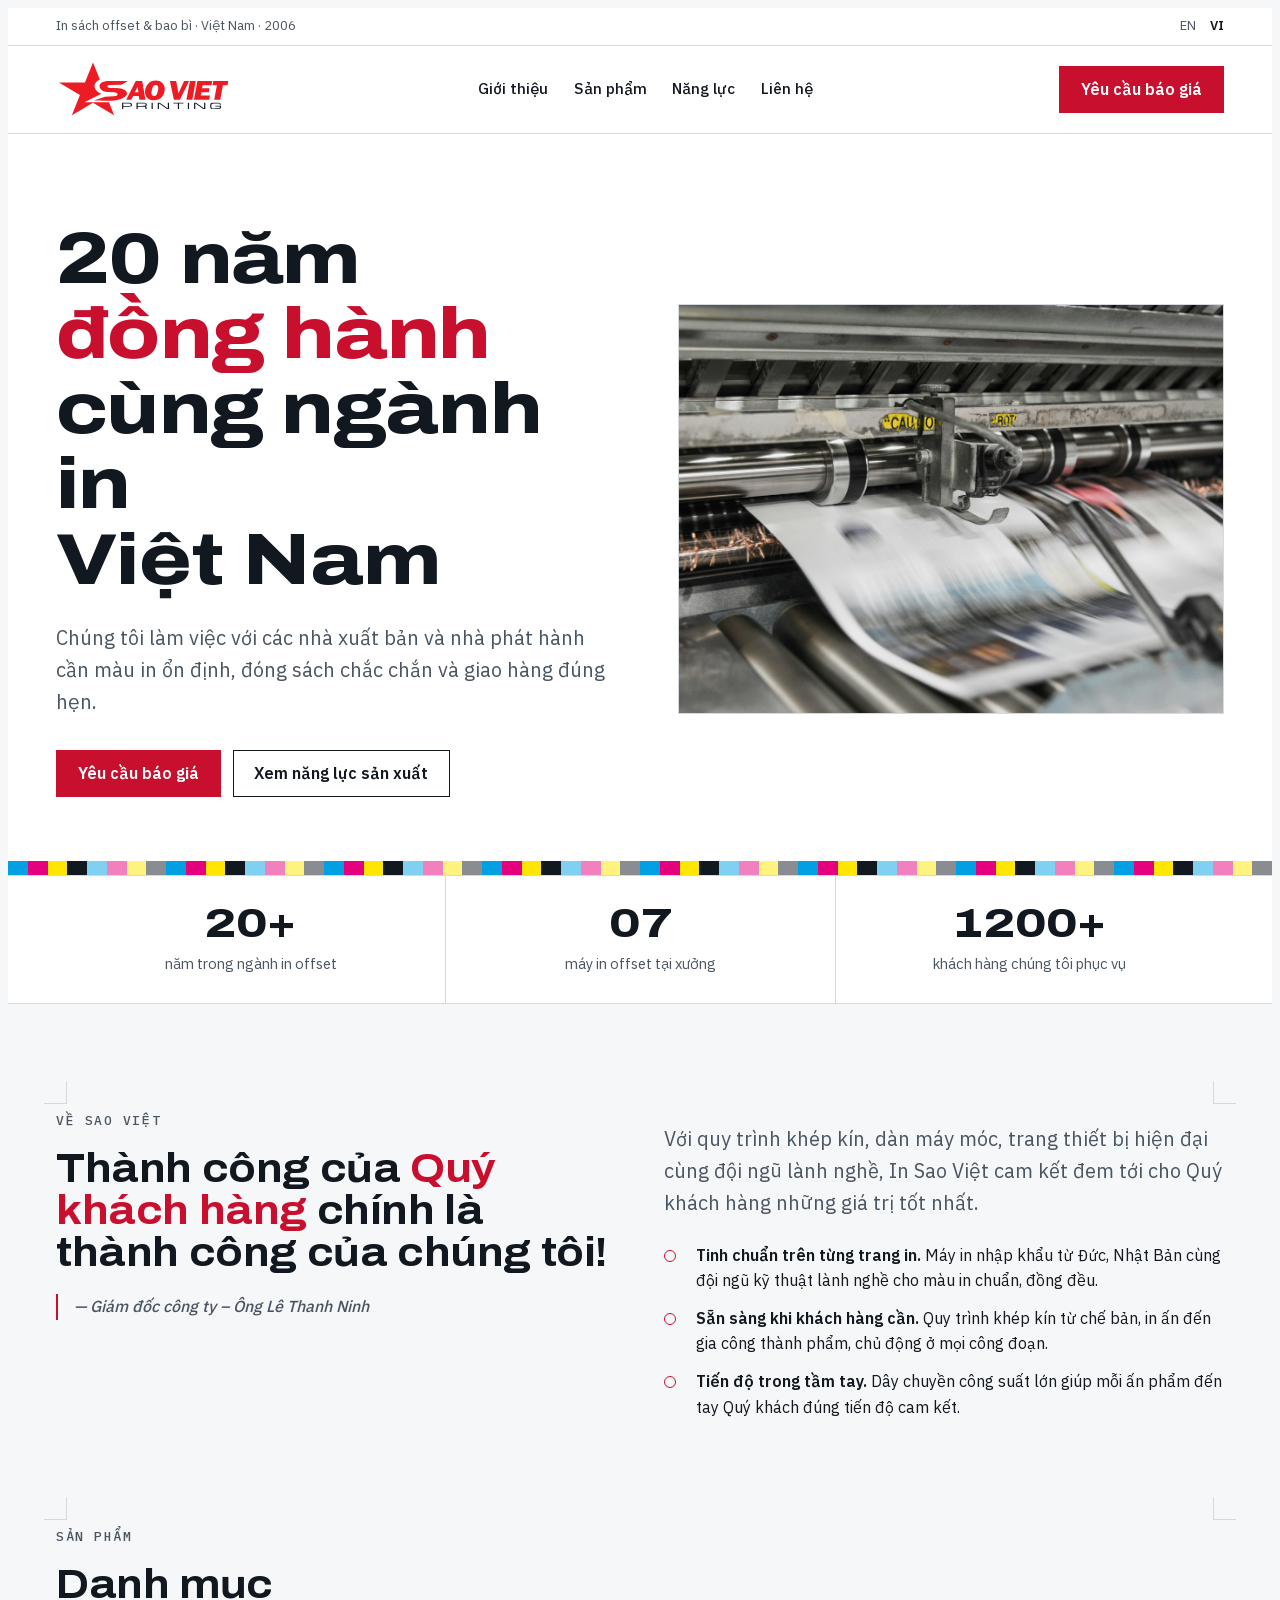
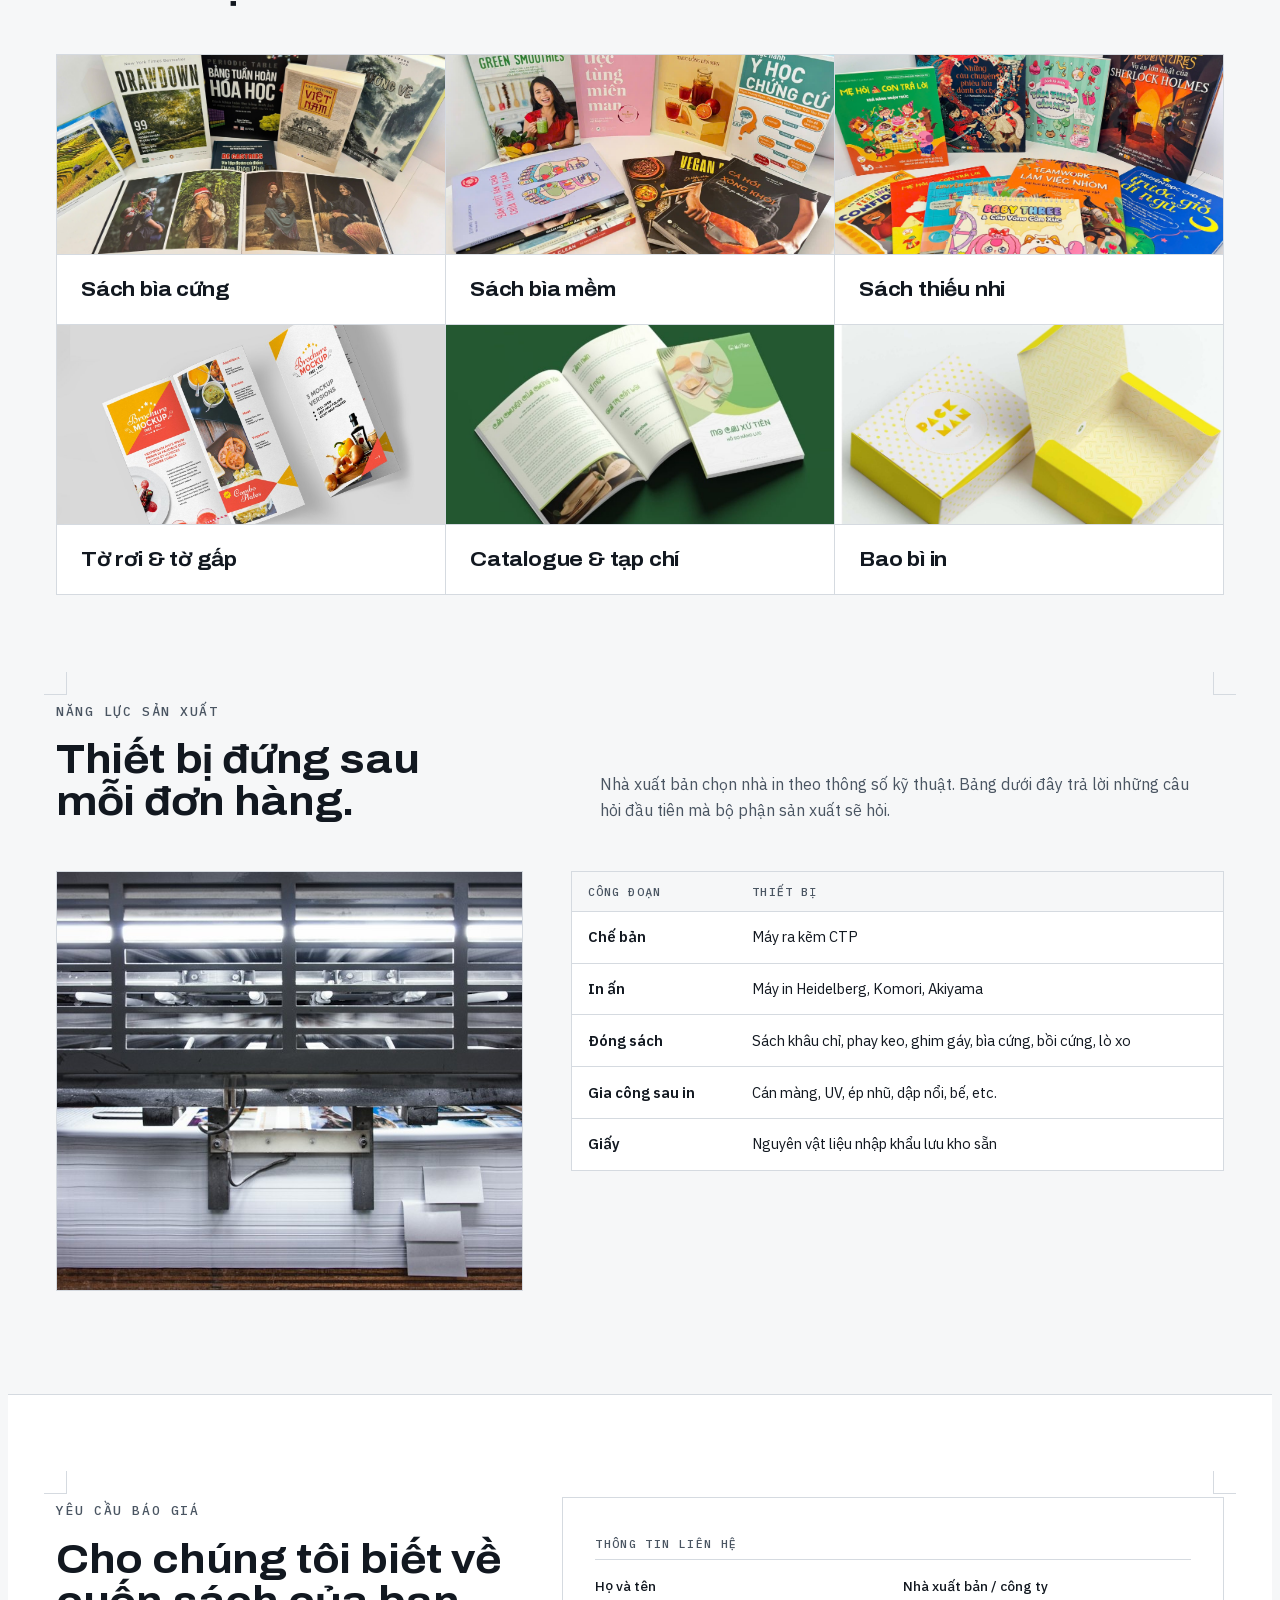
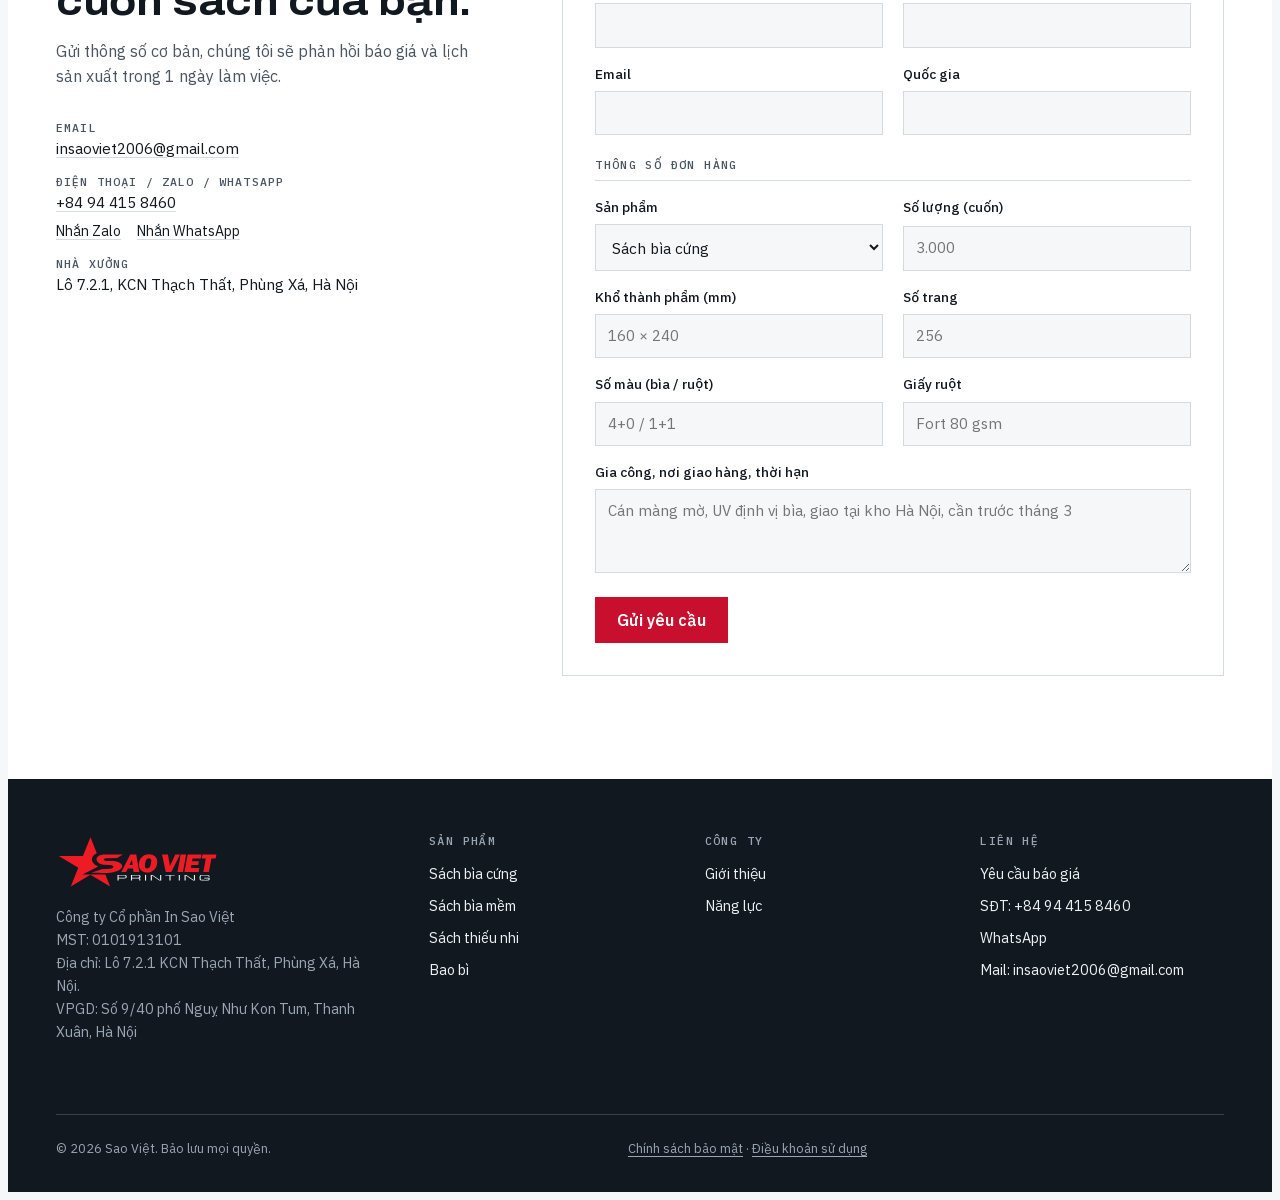
==== commit 4038a9a3: "Add legal pages, working quote form, contact links, share preview, local fonts - Privacy Policy and " ====
--- a/index.html
+++ b/index.html
@@ -1,12 +1,23 @@
 <!doctype html>
 <html lang="vi"><head><meta charset="utf-8"><meta name="viewport" content="width=device-width,initial-scale=1">
 <meta name="description" content="In Sao Việt: in offset sách, catalogue và bao bì tại Hà Nội, hơn 20 năm kinh nghiệm.">
-<link rel="icon" href="favicon.svg">
+<link rel="icon" href="favicon.svg" type="image/svg+xml"><link rel="icon" href="favicon-32.png" type="image/png" sizes="32x32"><link rel="apple-touch-icon" href="apple-touch-icon.png">
 <title>Công ty In Sao Việt</title>
-
-<link rel="preconnect" href="https://fonts.googleapis.com">
-<link rel="preconnect" href="https://fonts.gstatic.com" crossorigin="">
-<link rel="stylesheet" href="https://fonts.googleapis.com/css2?family=Archivo:wdth,wght@62..125,400..800&amp;family=IBM+Plex+Sans:wght@400;500;600&amp;family=IBM+Plex+Mono:wght@400;500&amp;display=swap">
+<link rel="canonical" href="https://insaoviet.com/">
+<link rel="alternate" hreflang="vi" href="https://insaoviet.com/"><link rel="alternate" hreflang="en" href="https://insaoviet.com/en/"><link rel="alternate" hreflang="x-default" href="https://insaoviet.com/en/">
+<meta property="og:type" content="website">
+<meta property="og:site_name" content="Sao Viet Printing">
+<meta property="og:title" content="Công ty In Sao Việt">
+<meta property="og:description" content="In Sao Việt: in offset sách, catalogue và bao bì tại Hà Nội, hơn 20 năm kinh nghiệm.">
+<meta property="og:url" content="https://insaoviet.com/">
+<meta property="og:image" content="https://insaoviet.com/img/og-image.jpg">
+<meta property="og:image:width" content="1200"><meta property="og:image:height" content="630">
+<meta property="og:image:alt" content="Sao Viet Printing – offset book printing since 2006, Hanoi, Vietnam">
+<meta property="og:locale" content="vi_VN"><meta property="og:locale:alternate" content="en_US">
+<meta name="twitter:card" content="summary_large_image">
+
+<link rel="preload" href="/fonts/archivo-400-800-latin.woff2" as="font" type="font/woff2" crossorigin>
+<link rel="stylesheet" href="/fonts/fonts.css">
 <style>
 /* Layout: the page is a press sheet. Each section sits between crop marks, a CMYK colour bar
    runs along the hero, and specs are set in mono like a job ticket. One accent, used sparingly. */
@@ -162,6 +173,7 @@
 th,td{text-align:left;padding:.85rem 1rem;border-bottom:1px solid var(--rule);vertical-align:top}
 thead th{font:500 .72rem/1 var(--f-mono);letter-spacing:.1em;text-transform:uppercase;color:var(--ink-2);background:var(--paper)}
 td:first-child{font-weight:600;white-space:nowrap}
+table.t2{min-width:0}
 td.mono{font-family:var(--f-mono);font-size:.85rem;font-variant-numeric:tabular-nums}
 tr:last-child td{border-bottom:0}
 .caps-note{margin-top:1rem;font-size:var(--s-1);color:var(--ink-2)}
@@ -231,6 +243,9 @@
 .quote .col>p{color:var(--ink-2);margin-top:1rem;max-width:44ch}
 .contact-list{margin-top:2rem;display:grid;gap:1rem;font-size:.95rem}
 .contact-list div{display:grid;gap:.15rem}
+.contact-list a{color:inherit;text-decoration:underline;text-decoration-color:var(--rule);text-underline-offset:3px}
+.contact-list a:hover{color:var(--accent);text-decoration-color:currentColor}
+.contact-list .alt{display:flex;flex-wrap:wrap;gap:.4rem 1rem;margin-top:.35rem;font-size:.88rem}
 .contact-list span:first-child{font:500 .72rem/1 var(--f-mono);letter-spacing:.1em;text-transform:uppercase;color:var(--ink-2)}
 form.ticket{background:var(--sheet);border:1px solid var(--rule);padding:clamp(1.25rem,3vw,2rem);display:grid;grid-template-columns:repeat(2,minmax(0,1fr));gap:1rem 1.25rem}
 .ticket .full{grid-column:1/-1}
@@ -255,6 +270,8 @@
 .foot a:hover{color:var(--accent)}
 .foot p{color:var(--band-2);max-width:36ch;margin-top:1rem}
 .foot .logo small{color:var(--band-2)}
+.legal a{color:inherit;text-decoration:underline;text-underline-offset:3px}
+.legal a:hover{color:var(--band-fg)}
 .legal{display:flex;flex-wrap:wrap;justify-content:space-between;gap:1rem;margin-top:3rem;padding-top:1.5rem;border-top:1px solid color-mix(in srgb,var(--band-fg) 18%,transparent);color:var(--band-2);font-size:.8rem}
 @media (max-width:820px){.foot{grid-template-columns:repeat(2,minmax(0,1fr))}}
 
@@ -380,14 +397,14 @@
       <div class="img"><img src="img/caps.jpg" alt="Dây chuyền sản xuất"></div>
       <div>
         <div class="table-wrap">
-          <table>
-            <thead><tr><th scope="col">Công đoạn</th><th scope="col">Thiết bị</th><th scope="col"><br></th></tr></thead>
+          <table class="t2">
+            <thead><tr><th scope="col">Công đoạn</th><th scope="col">Thiết bị</th></tr></thead>
             <tbody>
-              <tr><td>Chế bản</td><td>Máy ra kẽm CTP</td><td><br></td></tr>
-              <tr><td>In ấn</td><td>Máy in Heidelberg, Komori, Akiyama</td><td><br></td></tr>
-              <tr><td>Đóng sách</td><td>Sách khâu chỉ, phay keo, ghim gáy, bìa cứng, bồi cứng, lò xo</td><td><br></td></tr>
-              <tr><td>Gia công sau in</td><td>Cán màng, UV, ép nhũ, dập nổi, bế, etc.</td><td><br></td></tr>
-              <tr><td>Giấy</td><td>Nguyên vật liệu nhập khẩu lưu kho sẵn</td><td><br></td></tr>
+              <tr><td>Chế bản</td><td>Máy ra kẽm CTP</td></tr>
+              <tr><td>In ấn</td><td>Máy in Heidelberg, Komori, Akiyama</td></tr>
+              <tr><td>Đóng sách</td><td>Sách khâu chỉ, phay keo, ghim gáy, bìa cứng, bồi cứng, lò xo</td></tr>
+              <tr><td>Gia công sau in</td><td>Cán màng, UV, ép nhũ, dập nổi, bế, etc.</td></tr>
+              <tr><td>Giấy</td><td>Nguyên vật liệu nhập khẩu lưu kho sẵn</td></tr>
             </tbody>
           </table>
         </div>
@@ -405,8 +422,8 @@
         <h2 id="quote-h" style="margin-top:1rem">Cho chúng tôi biết về cuốn sách của bạn.</h2>
         <p>Gửi thông số cơ bản, chúng tôi sẽ phản hồi báo giá và lịch sản xuất trong 1 ngày làm việc.</p>
         <div class="contact-list">
-          <div><span>Email</span><span>insaoviet2006@gmail.com</span></div>
-          <div><span>Điện thoại / Zalo</span><span>+84 94 415 8460</span></div>
+          <div><span>Email</span><span><a href="mailto:insaoviet2006@gmail.com">insaoviet2006@gmail.com</a></span></div>
+          <div><span>Điện thoại / Zalo / WhatsApp</span><span><a href="tel:+84944158460">+84 94 415 8460</a><span class="alt"><a href="https://zalo.me/84944158460" target="_blank" rel="noopener">Nhắn Zalo</a><a href="https://wa.me/84944158460" target="_blank" rel="noopener">Nhắn WhatsApp</a></span></span></div>
           <div><span>Nhà xưởng</span><span>Lô 7.2.1, KCN Thạch Thất, Phùng Xá, Hà Nội</span></div>
         </div>
       </div>
@@ -425,6 +442,7 @@
         <div class="field"><label for="q-colour">Số màu (bìa / ruột)</label><input id="q-colour" name="colour" placeholder="4+0 / 1+1"></div>
         <div class="field"><label for="q-paper">Giấy ruột</label><input id="q-paper" name="paper" placeholder="Fort 80 gsm"></div>
         <div class="field full"><label for="q-notes">Gia công, nơi giao hàng, thời hạn</label><textarea id="q-notes" name="notes" rows="3" placeholder="Cán màng mờ, UV định vị bìa, giao tại kho Hà Nội, cần trước tháng 3"></textarea></div>
+        <input type="text" name="_honey" tabindex="-1" autocomplete="off" aria-hidden="true" style="position:absolute;left:-9999px;width:1px;height:1px;opacity:0">
         <div class="submit">
           <button class="btn primary" type="submit">Gửi yêu cầu</button>
           <span class="status" id="q-status" role="status"></span>
@@ -444,9 +462,9 @@
       </div>
       <div><h4>Sản phẩm</h4><ul><li><a href="#products">Sách bìa cứng</a></li><li><a href="#products">Sách bìa mềm</a></li><li><a href="#products">Sách thiếu nhi</a></li><li><a href="#products">Bao bì</a></li></ul></div>
       <div><h4>Công ty</h4><ul><li><a href="#about">Giới thiệu</a></li><li><a href="#capabilities">Năng lực</a></li></ul></div>
-      <div><h4>Liên hệ</h4><ul><li><a href="#quote">Yêu cầu báo giá</a></li><li><span>SĐT: +84 94 415 8460</span></li><li><span>Mail: insaoviet2006@gmail.com</span></li></ul></div>
-    </div>
-    <div class="legal"><span>© 2026&nbsp;Sao Việt. Bảo lưu mọi quyền.</span><span>Chính sách bảo mật · Điều khoản</span><span><br></span></div>
+      <div><h4>Liên hệ</h4><ul><li><a href="#quote">Yêu cầu báo giá</a></li><li><a href="tel:+84944158460">SĐT: +84 94 415 8460</a></li><li><a href="https://wa.me/84944158460" target="_blank" rel="noopener">WhatsApp</a></li><li><a href="mailto:insaoviet2006@gmail.com">Mail: insaoviet2006@gmail.com</a></li></ul></div>
+    </div>
+    <div class="legal"><span>© 2026&nbsp;Sao Việt. Bảo lưu mọi quyền.</span><span><a href="/chinh-sach-bao-mat.html">Chính sách bảo mật</a> · <a href="/dieu-khoan.html">Điều khoản sử dụng</a></span><span><br></span></div>
   </div>
 </footer>
 
@@ -459,12 +477,20 @@
   nav.addEventListener('click',function(e){if(e.target.tagName==='A'){nav.classList.remove('open');mb.setAttribute('aria-expanded','false')}});
   document.getElementById('quote-form').addEventListener('submit',function(e){
     e.preventDefault();
-    var f=this,s=document.getElementById('q-status');
+    var f=this,s=document.getElementById('q-status'),btn=f.querySelector('button[type=submit]');
     var n=document.getElementById('q-name'),m=document.getElementById('q-email');
-    if(!n.value.trim()||!m.value.includes('@')){s.textContent='Hãy nhập họ tên và một địa chỉ email hợp lệ.';(n.value.trim()?m:n).focus();return}
-    var lines=[].map.call(f.querySelectorAll('input,select,textarea'),function(el){var l=f.querySelector('label[for="'+el.id+'"]');return (l?l.textContent.trim():el.id)+': '+el.value}).join('\n');
-    location.href='mailto:insaoviet2006@gmail.com?subject='+encodeURIComponent('Yêu cầu báo giá'+' - '+n.value.trim())+'&body='+encodeURIComponent(lines);
-    s.textContent='Ứng dụng email của bạn đang mở với nội dung yêu cầu. Nếu không mở được, hãy gửi tới insaoviet2006@gmail.com.';
+    if(!n.value.trim()||!/^[^@\s]+@[^@\s]+\.[^@\s]+$/.test(m.value.trim())){s.textContent='Hãy nhập họ tên và một địa chỉ email hợp lệ.';(n.value.trim()?m:n).focus();return}
+    if(f.querySelector('[name=_honey]').value)return;
+    var subject='Yêu cầu báo giá - '+n.value.trim(),data={_subject:subject,_template:'table',_captcha:'false'},lines=[];
+    [].forEach.call(f.querySelectorAll('input,select,textarea'),function(el){if(!el.id)return;var l=f.querySelector('label[for="'+el.id+'"]'),k=l?l.textContent.trim():el.id;data[k]=el.value;lines.push(k+': '+el.value)});
+    data._replyto=m.value.trim();
+    var mailto=function(){location.href='mailto:insaoviet2006@gmail.com?subject='+encodeURIComponent(subject)+'&body='+encodeURIComponent(lines.join('\n'))};
+    btn.disabled=true;s.textContent='Đang gửi…';
+    fetch('https://formsubmit.co/ajax/insaoviet2006@gmail.com',{method:'POST',headers:{'Content-Type':'application/json',Accept:'application/json'},body:JSON.stringify(data)})
+      .then(function(r){return r.json().then(function(j){if(!r.ok||String(j.success)!=='true')throw j})})
+      .then(function(){s.textContent='Cảm ơn bạn! Yêu cầu đã được gửi, chúng tôi sẽ phản hồi trong 1 ngày làm việc.';f.reset()})
+      .catch(function(){s.textContent='Chưa gửi được. Ứng dụng email của bạn đang mở với nội dung đã điền sẵn, hoặc hãy gửi tới insaoviet2006@gmail.com.';mailto()})
+      .then(function(){btn.disabled=false});
   });
 })();
 </script>
--- a/fonts/fonts.css
+++ b/fonts/fonts.css
@@ -0,0 +1,157 @@
+/* Self-hosted copies of Archivo and IBM Plex (SIL Open Font License 1.1). Subsets: vietnamese, latin-ext, latin. */
+@font-face {
+  font-family: 'Archivo';
+  font-style: normal;
+  font-weight: 400 800;
+  font-stretch: 62% 125%;
+  font-display: swap;
+  src: url(archivo-400-800-vietnamese.woff2) format('woff2');
+  unicode-range: U+0102-0103, U+0110-0111, U+0128-0129, U+0168-0169, U+01A0-01A1, U+01AF-01B0, U+0300-0301, U+0303-0304, U+0308-0309, U+0323, U+0329, U+1EA0-1EF9, U+20AB;
+}
+@font-face {
+  font-family: 'Archivo';
+  font-style: normal;
+  font-weight: 400 800;
+  font-stretch: 62% 125%;
+  font-display: swap;
+  src: url(archivo-400-800-latin-ext.woff2) format('woff2');
+  unicode-range: U+0100-02BA, U+02BD-02C5, U+02C7-02CC, U+02CE-02D7, U+02DD-02FF, U+0304, U+0308, U+0329, U+1D00-1DBF, U+1E00-1E9F, U+1EF2-1EFF, U+2020, U+20A0-20AB, U+20AD-20C4, U+2113, U+2C60-2C7F, U+A720-A7FF;
+}
+@font-face {
+  font-family: 'Archivo';
+  font-style: normal;
+  font-weight: 400 800;
+  font-stretch: 62% 125%;
+  font-display: swap;
+  src: url(archivo-400-800-latin.woff2) format('woff2');
+  unicode-range: U+0000-00FF, U+0131, U+0152-0153, U+02BB-02BC, U+02C6, U+02DA, U+02DC, U+0304, U+0308, U+0329, U+2000-206F, U+20AC, U+2122, U+2191, U+2193, U+2212, U+2215, U+FEFF, U+FFFD;
+}
+@font-face {
+  font-family: 'IBM Plex Mono';
+  font-style: normal;
+  font-weight: 400;
+  font-display: swap;
+  src: url(ibm-plex-mono-400-vietnamese.woff2) format('woff2');
+  unicode-range: U+0102-0103, U+0110-0111, U+0128-0129, U+0168-0169, U+01A0-01A1, U+01AF-01B0, U+0300-0301, U+0303-0304, U+0308-0309, U+0323, U+0329, U+1EA0-1EF9, U+20AB;
+}
+@font-face {
+  font-family: 'IBM Plex Mono';
+  font-style: normal;
+  font-weight: 400;
+  font-display: swap;
+  src: url(ibm-plex-mono-400-latin-ext.woff2) format('woff2');
+  unicode-range: U+0100-02BA, U+02BD-02C5, U+02C7-02CC, U+02CE-02D7, U+02DD-02FF, U+0304, U+0308, U+0329, U+1D00-1DBF, U+1E00-1E9F, U+1EF2-1EFF, U+2020, U+20A0-20AB, U+20AD-20C4, U+2113, U+2C60-2C7F, U+A720-A7FF;
+}
+@font-face {
+  font-family: 'IBM Plex Mono';
+  font-style: normal;
+  font-weight: 400;
+  font-display: swap;
+  src: url(ibm-plex-mono-400-latin.woff2) format('woff2');
+  unicode-range: U+0000-00FF, U+0131, U+0152-0153, U+02BB-02BC, U+02C6, U+02DA, U+02DC, U+0304, U+0308, U+0329, U+2000-206F, U+20AC, U+2122, U+2191, U+2193, U+2212, U+2215, U+FEFF, U+FFFD;
+}
+@font-face {
+  font-family: 'IBM Plex Mono';
+  font-style: normal;
+  font-weight: 500;
+  font-display: swap;
+  src: url(ibm-plex-mono-500-vietnamese.woff2) format('woff2');
+  unicode-range: U+0102-0103, U+0110-0111, U+0128-0129, U+0168-0169, U+01A0-01A1, U+01AF-01B0, U+0300-0301, U+0303-0304, U+0308-0309, U+0323, U+0329, U+1EA0-1EF9, U+20AB;
+}
+@font-face {
+  font-family: 'IBM Plex Mono';
+  font-style: normal;
+  font-weight: 500;
+  font-display: swap;
+  src: url(ibm-plex-mono-500-latin-ext.woff2) format('woff2');
+  unicode-range: U+0100-02BA, U+02BD-02C5, U+02C7-02CC, U+02CE-02D7, U+02DD-02FF, U+0304, U+0308, U+0329, U+1D00-1DBF, U+1E00-1E9F, U+1EF2-1EFF, U+2020, U+20A0-20AB, U+20AD-20C4, U+2113, U+2C60-2C7F, U+A720-A7FF;
+}
+@font-face {
+  font-family: 'IBM Plex Mono';
+  font-style: normal;
+  font-weight: 500;
+  font-display: swap;
+  src: url(ibm-plex-mono-500-latin.woff2) format('woff2');
+  unicode-range: U+0000-00FF, U+0131, U+0152-0153, U+02BB-02BC, U+02C6, U+02DA, U+02DC, U+0304, U+0308, U+0329, U+2000-206F, U+20AC, U+2122, U+2191, U+2193, U+2212, U+2215, U+FEFF, U+FFFD;
+}
+@font-face {
+  font-family: 'IBM Plex Sans';
+  font-style: normal;
+  font-weight: 400;
+  font-stretch: 100%;
+  font-display: swap;
+  src: url(ibm-plex-sans-400-vietnamese.woff2) format('woff2');
+  unicode-range: U+0102-0103, U+0110-0111, U+0128-0129, U+0168-0169, U+01A0-01A1, U+01AF-01B0, U+0300-0301, U+0303-0304, U+0308-0309, U+0323, U+0329, U+1EA0-1EF9, U+20AB;
+}
+@font-face {
+  font-family: 'IBM Plex Sans';
+  font-style: normal;
+  font-weight: 400;
+  font-stretch: 100%;
+  font-display: swap;
+  src: url(ibm-plex-sans-400-latin-ext.woff2) format('woff2');
+  unicode-range: U+0100-02BA, U+02BD-02C5, U+02C7-02CC, U+02CE-02D7, U+02DD-02FF, U+0304, U+0308, U+0329, U+1D00-1DBF, U+1E00-1E9F, U+1EF2-1EFF, U+2020, U+20A0-20AB, U+20AD-20C4, U+2113, U+2C60-2C7F, U+A720-A7FF;
+}
+@font-face {
+  font-family: 'IBM Plex Sans';
+  font-style: normal;
+  font-weight: 400;
+  font-stretch: 100%;
+  font-display: swap;
+  src: url(ibm-plex-sans-400-latin.woff2) format('woff2');
+  unicode-range: U+0000-00FF, U+0131, U+0152-0153, U+02BB-02BC, U+02C6, U+02DA, U+02DC, U+0304, U+0308, U+0329, U+2000-206F, U+20AC, U+2122, U+2191, U+2193, U+2212, U+2215, U+FEFF, U+FFFD;
+}
+@font-face {
+  font-family: 'IBM Plex Sans';
+  font-style: normal;
+  font-weight: 500;
+  font-stretch: 100%;
+  font-display: swap;
+  src: url(ibm-plex-sans-400-vietnamese.woff2) format('woff2');
+  unicode-range: U+0102-0103, U+0110-0111, U+0128-0129, U+0168-0169, U+01A0-01A1, U+01AF-01B0, U+0300-0301, U+0303-0304, U+0308-0309, U+0323, U+0329, U+1EA0-1EF9, U+20AB;
+}
+@font-face {
+  font-family: 'IBM Plex Sans';
+  font-style: normal;
+  font-weight: 500;
+  font-stretch: 100%;
+  font-display: swap;
+  src: url(ibm-plex-sans-400-latin-ext.woff2) format('woff2');
+  unicode-range: U+0100-02BA, U+02BD-02C5, U+02C7-02CC, U+02CE-02D7, U+02DD-02FF, U+0304, U+0308, U+0329, U+1D00-1DBF, U+1E00-1E9F, U+1EF2-1EFF, U+2020, U+20A0-20AB, U+20AD-20C4, U+2113, U+2C60-2C7F, U+A720-A7FF;
+}
+@font-face {
+  font-family: 'IBM Plex Sans';
+  font-style: normal;
+  font-weight: 500;
+  font-stretch: 100%;
+  font-display: swap;
+  src: url(ibm-plex-sans-400-latin.woff2) format('woff2');
+  unicode-range: U+0000-00FF, U+0131, U+0152-0153, U+02BB-02BC, U+02C6, U+02DA, U+02DC, U+0304, U+0308, U+0329, U+2000-206F, U+20AC, U+2122, U+2191, U+2193, U+2212, U+2215, U+FEFF, U+FFFD;
+}
+@font-face {
+  font-family: 'IBM Plex Sans';
+  font-style: normal;
+  font-weight: 600;
+  font-stretch: 100%;
+  font-display: swap;
+  src: url(ibm-plex-sans-400-vietnamese.woff2) format('woff2');
+  unicode-range: U+0102-0103, U+0110-0111, U+0128-0129, U+0168-0169, U+01A0-01A1, U+01AF-01B0, U+0300-0301, U+0303-0304, U+0308-0309, U+0323, U+0329, U+1EA0-1EF9, U+20AB;
+}
+@font-face {
+  font-family: 'IBM Plex Sans';
+  font-style: normal;
+  font-weight: 600;
+  font-stretch: 100%;
+  font-display: swap;
+  src: url(ibm-plex-sans-400-latin-ext.woff2) format('woff2');
+  unicode-range: U+0100-02BA, U+02BD-02C5, U+02C7-02CC, U+02CE-02D7, U+02DD-02FF, U+0304, U+0308, U+0329, U+1D00-1DBF, U+1E00-1E9F, U+1EF2-1EFF, U+2020, U+20A0-20AB, U+20AD-20C4, U+2113, U+2C60-2C7F, U+A720-A7FF;
+}
+@font-face {
+  font-family: 'IBM Plex Sans';
+  font-style: normal;
+  font-weight: 600;
+  font-stretch: 100%;
+  font-display: swap;
+  src: url(ibm-plex-sans-400-latin.woff2) format('woff2');
+  unicode-range: U+0000-00FF, U+0131, U+0152-0153, U+02BB-02BC, U+02C6, U+02DA, U+02DC, U+0304, U+0308, U+0329, U+2000-206F, U+20AC, U+2122, U+2191, U+2193, U+2212, U+2215, U+FEFF, U+FFFD;
+}
